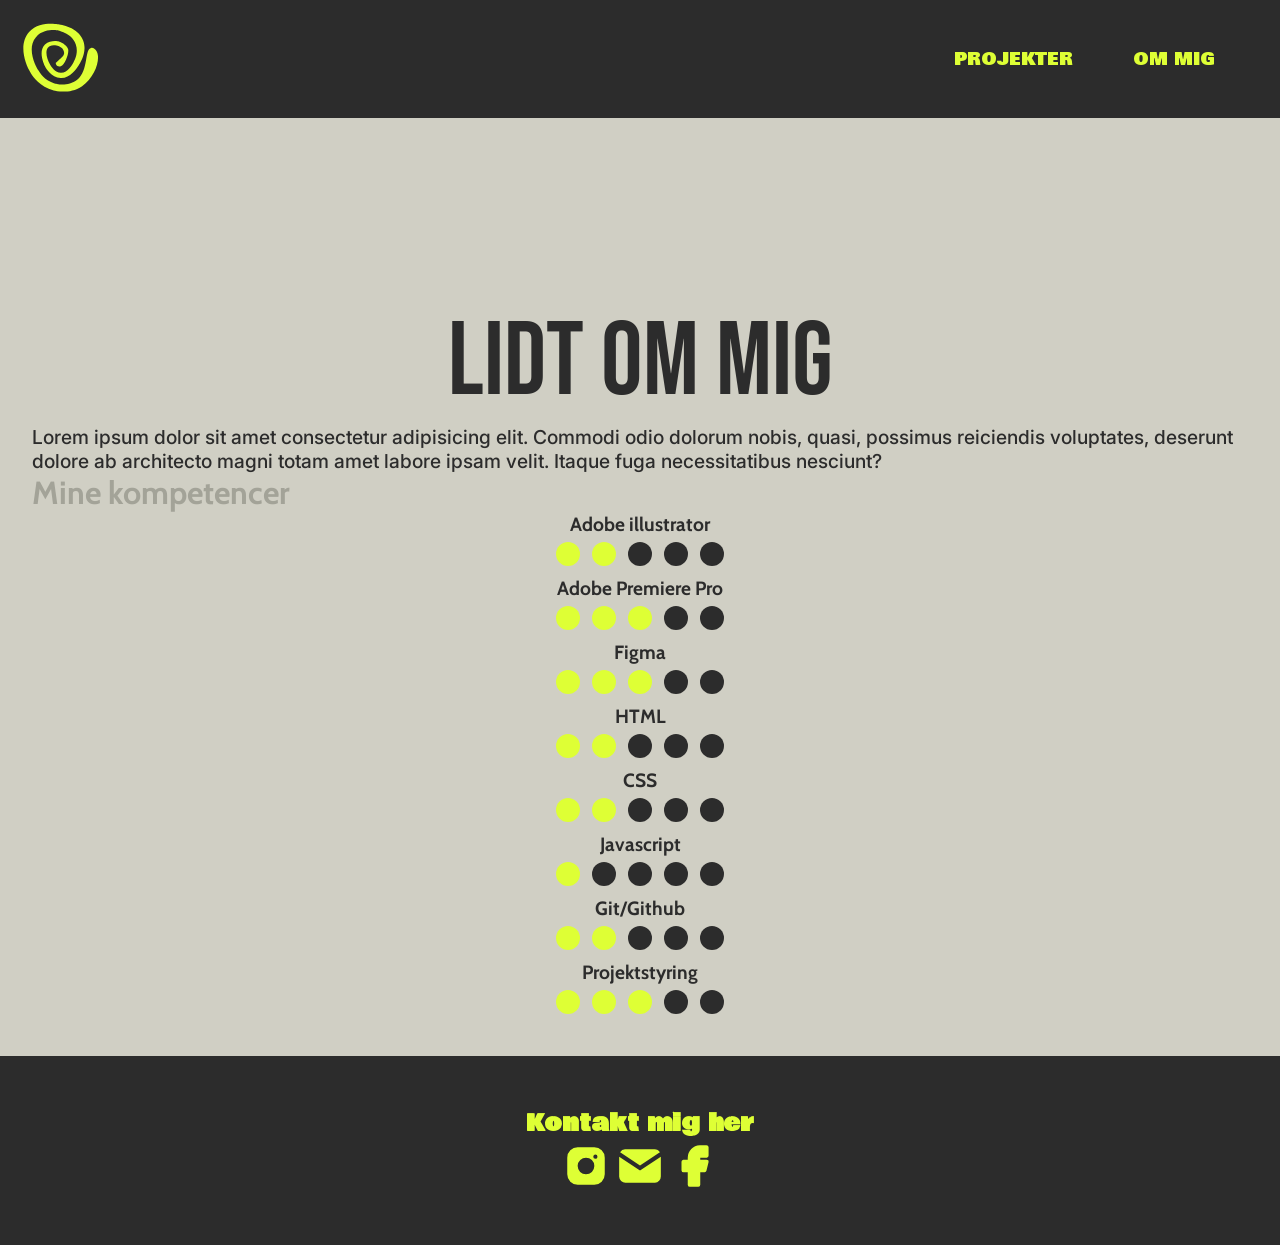
==== om_mig.html @ 2909e201 "indhold indsat på alle sider" ====
<!DOCTYPE html>
<html lang="da">

<head>
    <meta charset="UTF-8">
    <meta name="viewport" content="width=device-width, initial-scale=1.0">
    <title>Om mig</title>

    <link rel="stylesheet" href="generel.css">
    <link rel="stylesheet" href="layout.css">

    <link rel="preconnect" href="https://fonts.googleapis.com">
    <link rel="preconnect" href="https://fonts.gstatic.com" crossorigin>
    <link href="https://fonts.googleapis.com/css2?family=Bebas+Neue&display=swap" rel="stylesheet">

    <link rel="preconnect" href="https://fonts.googleapis.com">
    <link rel="preconnect" href="https://fonts.gstatic.com" crossorigin>
    <link href="https://fonts.googleapis.com/css2?family=Cabin:ital,wght@0,400..700;1,400..700&display=swap"
        rel="stylesheet">

    <link rel="preconnect" href="https://fonts.googleapis.com">
    <link rel="preconnect" href="https://fonts.gstatic.com" crossorigin>
    <link
        href="https://fonts.googleapis.com/css2?family=Inter:ital,opsz,wght@0,14..32,100..900;1,14..32,100..900&display=swap"
        rel="stylesheet">

    <link rel="preconnect" href="https://fonts.googleapis.com">
    <link rel="preconnect" href="https://fonts.gstatic.com" crossorigin>
    <link href="https://fonts.googleapis.com/css2?family=Bowlby+One&display=swap" rel="stylesheet">

    <link rel="icon" type="image/png" href="img/favikon.png">

</head>

<body>
    <header>

        <div class="logo">
            <a href="index.html">
                <svg id="Layer_3" xmlns="http://www.w3.org/2000/svg" version="1.1" viewBox="0 0 136.2 126.37"
                    fill="currentColor">

                    <path class="st0"
                        d="M61.07,72.89c-.71.94.81,4.3,2.64,5.39s4.6.8,5.57.4c7.45-2.71,14.04-21.52,12.8-28.45-.97-5.4-9.56-12.35-16.09-13.77-2-.38-15.22-2.69-23.5,5.4-12.56,12.27-.6,35.6,0,36.73,1.23,2.33,10.38,19.61,26.74,20.26,16.04.64,26.47-15.2,30.52-21.34,2.74-4.15,15.49-23.51,7.56-43.21-9.03-22.43-37.15-26.14-43.75-27.01-5.73-.75-32.48-4.28-48.08,13.23-17.86,20.05-8,53.01,3.24,70.49,3.29,5.12,15.11,22.88,38.62,28.9,4.5,1.15,27.85,6.59,48.35-7.29,23.56-15.96,33.35-50.7,23.23-61.58-.44-.48-3.9-4.19-7.83-3.51-11.53,2-3.84,37.77-23.77,54.29-15.24,12.64-37.58,6.51-38.62,6.21-16.7-4.84-24.86-18.02-28.09-23.23-1.03-1.66-21.03-34.96-3.51-55.64,12.14-14.33,33.18-11.87,35.11-11.61,1.82.24,25.57,3.77,32.68,23.77,5.02,14.13-1.7,26.82-3.51,30.25-2.16,4.08-9.91,18.73-21.88,18.37-9.87-.3-16.13-10.63-18.37-14.31-5.42-8.94-9.36-24.26-2.43-29.71,1.07-.84,5.49-4.54,13.51-2.38,5,.97,7.51,3.26,9,4.32,1.08.77,6.14,7.05,2.87,12.12-2.3,3.57-12.15,11.75-13.02,12.91Z" />
                </svg>
            </a>
        </div>
        <nav>
            <ul class="menu">
                <li><a href="projekter.html">PROJEKTER</a></li>
                <li><a href="om_mig.html">OM MIG</a></li>

            </ul>

            <button class="burger">
                <span class="line"></span>
                <span class="line"></span>
                <span class="line"></span>

            </button>

        </nav>

    </header>

    <main class="gap">
        <div class="web_grid_1-1">



            <video autoplay muted loop playsinline class="gif">
                <source src="video/gif.mp4" type="video/mp4">
            </video>
            <h1>LIDT OM MIG</h1>
            <p>Lorem ipsum dolor sit amet consectetur adipisicing elit. Commodi odio dolorum nobis, quasi, possimus
                reiciendis voluptates, deserunt dolore ab architecto magni totam amet labore ipsam velit. Itaque
                fuga
                necessitatibus nesciunt?</p>

        </div>
        <h2>Mine kompetencer</h2>

        <div class="kompetencer">
            <h4>Adobe illustrator</h4>
            <svg width="180" height="36" viewBox="0 0 180 36" xmlns="http://www.w3.org/2000/svg">
                <circle cx="18" cy="18" r="12" fill="#DEFF35" />
                <circle cx="54" cy="18" r="12" fill="#DEFF35" />
                <circle cx="90" cy="18" r="12" fill="#2C2C2C" />
                <circle cx="126" cy="18" r="12" fill="#2C2C2C" />
                <circle cx="162" cy="18" r="12" fill="#2C2C2C" />
            </svg>

            <h4>Adobe Premiere Pro</h4>
            <svg width="180" height="36" viewBox="0 0 180 36" xmlns="http://www.w3.org/2000/svg">
                <circle cx="18" cy="18" r="12" fill="#DEFF35" />
                <circle cx="54" cy="18" r="12" fill="#DEFF35" />
                <circle cx="90" cy="18" r="12" fill="#DEFF35" />
                <circle cx="126" cy="18" r="12" fill="#2C2C2C" />
                <circle cx="162" cy="18" r="12" fill="#2C2C2C" />
            </svg>

            <h4>Figma</h4>
            <svg width="180" height="36" viewBox="0 0 180 36" xmlns="http://www.w3.org/2000/svg">
                <circle cx="18" cy="18" r="12" fill="#DEFF35" />
                <circle cx="54" cy="18" r="12" fill="#DEFF35" />
                <circle cx="90" cy="18" r="12" fill="#DEFF35" />
                <circle cx="126" cy="18" r="12" fill="#2C2C2C" />
                <circle cx="162" cy="18" r="12" fill="#2C2C2C" />
            </svg>

            <h4>HTML</h4>
            <svg width="180" height="36" viewBox="0 0 180 36" xmlns="http://www.w3.org/2000/svg">
                <circle cx="18" cy="18" r="12" fill="#DEFF35" />
                <circle cx="54" cy="18" r="12" fill="#DEFF35" />
                <circle cx="90" cy="18" r="12" fill="#2C2C2C" />
                <circle cx="126" cy="18" r="12" fill="#2C2C2C" />
                <circle cx="162" cy="18" r="12" fill="#2C2C2C" />
            </svg>

            <h4>CSS</h4>
            <svg width="180" height="36" viewBox="0 0 180 36" xmlns="http://www.w3.org/2000/svg">
                <circle cx="18" cy="18" r="12" fill="#DEFF35" />
                <circle cx="54" cy="18" r="12" fill="#DEFF35" />
                <circle cx="90" cy="18" r="12" fill="#2C2C2C" />
                <circle cx="126" cy="18" r="12" fill="#2C2C2C" />
                <circle cx="162" cy="18" r="12" fill="#2C2C2C" />
            </svg>

            <h4>Javascript</h4>
            <svg width="180" height="36" viewBox="0 0 180 36" xmlns="http://www.w3.org/2000/svg">
                <circle cx="18" cy="18" r="12" fill="#DEFF35" />
                <circle cx="54" cy="18" r="12" fill="#2C2C2C" />
                <circle cx="90" cy="18" r="12" fill="#2C2C2C" />
                <circle cx="126" cy="18" r="12" fill="#2C2C2C" />
                <circle cx="162" cy="18" r="12" fill="#2C2C2C" />
            </svg>

            <h4>Git/Github</h4>
            <svg width="180" height="36" viewBox="0 0 180 36" xmlns="http://www.w3.org/2000/svg">
                <circle cx="18" cy="18" r="12" fill="#DEFF35" />
                <circle cx="54" cy="18" r="12" fill="#DEFF35" />
                <circle cx="90" cy="18" r="12" fill="#2C2C2C" />
                <circle cx="126" cy="18" r="12" fill="#2C2C2C" />
                <circle cx="162" cy="18" r="12" fill="#2C2C2C" />
            </svg>

            <h4>Projektstyring</h4>
            <svg width="180" height="36" viewBox="0 0 180 36" xmlns="http://www.w3.org/2000/svg">
                <circle cx="18" cy="18" r="12" fill="#DEFF35" />
                <circle cx="54" cy="18" r="12" fill="#DEFF35" />
                <circle cx="90" cy="18" r="12" fill="#DEFF35" />
                <circle cx="126" cy="18" r="12" fill="#2C2C2C" />
                <circle cx="162" cy="18" r="12" fill="#2C2C2C" />
            </svg>
        </div>




    </main>

    <footer>

        <h3>Kontakt mig her</h3>

        <svg xmlns="http://www.w3.org/2000/svg" width="24" height="24" viewBox="0 0 24 24" fill="currentColor"
            class="icon icon-tabler icons-tabler-filled icon-tabler-brand-instagram">
            <path stroke="none" d="M0 0h24v24H0z" fill="none" />
            <path
                d="M16 3a5 5 0 0 1 5 5v8a5 5 0 0 1 -5 5h-8a5 5 0 0 1 -5 -5v-8a5 5 0 0 1 5 -5zm-4 5a4 4 0 0 0 -3.995 3.8l-.005 .2a4 4 0 1 0 4 -4m4.5 -1.5a1 1 0 0 0 -.993 .883l-.007 .127a1 1 0 0 0 1.993 .117l.007 -.127a1 1 0 0 0 -1 -1" />
        </svg>

        <svg xmlns="http://www.w3.org/2000/svg" width="24" height="24" viewBox="0 0 24 24" fill="currentColor"
            class="icon icon-tabler icons-tabler-filled icon-tabler-mail">
            <path stroke="none" d="M0 0h24v24H0z" fill="none" />
            <path
                d="M22 7.535v9.465a3 3 0 0 1 -2.824 2.995l-.176 .005h-14a3 3 0 0 1 -2.995 -2.824l-.005 -.176v-9.465l9.445 6.297l.116 .066a1 1 0 0 0 .878 0l.116 -.066l9.445 -6.297z" />
            <path
                d="M19 4c1.08 0 2.027 .57 2.555 1.427l-9.555 6.37l-9.555 -6.37a2.999 2.999 0 0 1 2.354 -1.42l.201 -.007h14z" />
        </svg>

        <svg xmlns="http://www.w3.org/2000/svg" width="24" height="24" viewBox="0 0 24 24" fill="currentColor"
            class="icon icon-tabler icons-tabler-filled icon-tabler-brand-facebook">
            <path stroke="none" d="M0 0h24v24H0z" fill="none" />
            <path
                d="M18 2a1 1 0 0 1 .993 .883l.007 .117v4a1 1 0 0 1 -.883 .993l-.117 .007h-3v1h3a1 1 0 0 1 .991 1.131l-.02 .112l-1 4a1 1 0 0 1 -.858 .75l-.113 .007h-2v6a1 1 0 0 1 -.883 .993l-.117 .007h-4a1 1 0 0 1 -.993 -.883l-.007 -.117v-6h-2a1 1 0 0 1 -.993 -.883l-.007 -.117v-4a1 1 0 0 1 .883 -.993l.117 -.007h2v-1a6 6 0 0 1 5.775 -5.996l.225 -.004h3z" />
        </svg>

    </footer>
    <script src="menu.js"></script>
</body>

</html>
---- generel.css ----
/*************** Reset *********************/
* {
  margin: 0;
  padding: 0;
  box-sizing: border-box;
}

img {
  width: 100%;
  height: auto;
  display: block;
}

/************ Farver **************/
html {
  --dark-grey: #2c2c2c;
  --light-grey: #a3a398;
  --creme: #d0cfc4;
  --red: #861627;
  --neon: #deff35;
}
/************ Fonts **************/
.bebas-neue-regular {
  font-family: "Bebas Neue", sans-serif;
  font-weight: 100;
  font-style: normal;
}

.cabin {
  font-family: "Cabin", sans-serif;
  font-weight: 100;
  font-style: normal;
  font-variation-settings: "wdth" 100;
}

.bowlby-one-regular {
  font-family: "Bowlby One", sans-serif;
  font-weight: 400;
  font-style: normal;
}

.inter {
  font-family: "Inter", sans-serif;
  font-style: normal;
}

/*********** h1 h2 h3 p ************/
h1 {
  font-family: "Bebas Neue", sans-serif;
  font-size: 6.5rem;
  font-weight: 100;
  color: var(--dark-grey);
  text-align: center;
}

h2 {
  font-size: 2rem;
  font-family: "Cabin", sans-serif;
  color: var(--light-grey);
}
h3 {
  font-size: 1.4rem;
  font-family: "Bowlby One", sans-serif;
  color: var(--neon);
}

h4 {
  font-size: 1.2rem;
  font-family: "Cabin", sans-serif;
  color: var(--dark-grey);
}

p {
  font-family: "Inter", sans-serif;
  font-weight: 500;
  font-size: 1.2rem;
  color: var(--dark-grey);
}

/**************** Baggrundsfarve ******************/
body {
  background-color: var(--creme);
}

/**************** gap i siderne ******************/

.gap {
  margin: 0;
  padding: 2rem;
}

/**************** Menu desktop ******************/
.logo img {
  width: 100px;
  height: 100px;
  border-style: none;
  margin-left: 20px;
}

.logo svg {
  color: var(--neon);
  width: 120px;
  height: auto;
  padding: 20px;
}

header {
  position: sticky;
  top: 0; /* sidder i toppen af viewport */
  z-index: 1000; /* sørger for, at den ligger ovenpå alt andet indhold */
  display: flex;
  justify-content: space-between;
  align-items: center;
  background-color: var(--dark-grey);
}

.menu {
  display: flex;
  list-style: none;
  margin: 0;
  padding: 0;
  margin-right: 40px;
}

.menu li {
  margin-right: 20px;
}

.menu li:last-child {
  margin-right: 0;
}

.menu a {
  display: block;
  padding: 15px;
  margin-right: 10px;
  text-decoration: none;
  transition: color 0.3s;
  text-align: end;
  border-radius: 15px;
  font-size: 1.1rem;
  color: var(--neon);
  font-family: "Bowlby One", sans-serif;
}

.menu a:hover {
  color: var(--creme);
  cursor: pointer;
}

@media screen and (max-width: 840px) {
  .menu {
    display: none;
  }
}

/**************** Menu burger ******************/

.burger {
  width: 30px;
  height: 20px;
  cursor: pointer;
}

.burger .line {
  display: block;
  width: 100%;
  height: 4px;
  border-radius: 20px;
  background-color: var(--neon);
  margin-bottom: 5px;
  transition: 0.2s linear;
}
.burger {
  display: none;
}
@media screen and (max-width: 840px) {
  .menu {
    display: none;
  }
  .burger {
    display: block;
    background-color: transparent;
    border: 0;
    margin-right: 10px;
  }
  .burger.active .line:nth-child(1) {
    transform: rotate(45deg) translate(5px, 5px);
    transition: 0.2s linear;
  }

  .burger.active .line:nth-child(2) {
    opacity: 0;
    transition: 0.15s linear;
  }

  .burger.active .line:nth-child(3) {
    transform: rotate(-45deg) translate(5px, -5px);
    transition: 0.2s linear;
  }

  nav.active .menu {
    display: block;
    background-color: var(--dark-grey);
    position: absolute;
    top: 94px;
    left: 0;
    width: 100%;
    box-shadow: 0 10px 10px rgba(0, 0, 0, 0.1);
    z-index: 1;
  }

  nav.active .menu li {
    margin: 10px 20px;
  }

  nav.active .menu a {
    font-size: 24px;
    border: none;
  }
}

/* main img {
  width: 450px;
  height: auto;
  align-items: center;
  text-align: center;
} */

@media screen and (min-width: 840px) {
  main img {
    width: 700px;
    height: auto;
    align-items: center;
    text-align: center;
  }
}

/**************** Video ******************/
.gif {
  display: block; /* vigtig for margin auto */
  width: 300px; /* eller procent, fx 50% */
  height: auto; /* bevarer proportioner */
  margin: 0 auto; /* centrerer horisontalt */
}

/**************** Footer ******************/
.icon-tabler {
  color: var(--neon);
  width: 50px;
  height: 50px;
}

footer {
  background-color: var(--dark-grey);
  text-align: center;
  padding: 50px;
}
---- layout.css ----
/**************** forside mobile ******************/

/* HERO – MOBIL */

#hero {
  position: relative; /* Reference til absolute tekst */
  display: flex;
  flex-direction: column;
  align-items: center;
  justify-content: center;
}

/* Billede */
#hero img {
  width: 100%;
  height: auto;
  display: block;
  margin-top: 2rem;
}

/* Tekst wrapper */
.hero-text {
  position: absolute;
  top: 55%;
  left: 50%;
  transform: translateX(-50%);
  display: flex;
  flex-direction: column;
  align-items: center;
  text-align: center;
}

/* Overskrift */
#hero h1 {
  margin: 0;
  font-size: 8rem;
  color: var(--neon);
  line-height: 1;
}

/* Underoverskrift */
#hero h2 {
  margin: 0;
  font-size: 2rem;
  color: var(--light-grey);
}

@media (min-width: 840px) {
  #hero {
    display: grid;
    grid-template-columns: 1fr 1fr;
    align-items: center;
  }

  #hero img {
    grid-column: 1;
    width: 100%;
    height: auto;
  }

  .hero-text {
    position: static; /* fjerner absolute */
    transform: none; /* fjerner oversættelse */
    grid-column: 2;
    align-items: flex-start;
    text-align: left;
    display: flex;
    flex-direction: column;
    margin-top: -6rem;
  }

  #hero h1 {
    font-size: 14rem;
  }

  #hero h2 {
    font-size: 2rem;
    margin-top: -2rem;
  }
}

/**************** Om mig ******************/
.kompetencer {
  text-align: center;
}

/**************** Projekter ******************/

.pil {
  display: block;
  margin: 0 auto;
}

.hover_img {
  display: block;
  margin: 0 auto;
}

@media (min-width: 840px) {
  .projekter_web_grid_1-1 {
    display: grid;
    grid-template-columns: 1fr 1fr;
    gap: 20px;
  }

  .projekter_web_grid_1-1 img {
    width: 100%;
    height: auto;
    border-radius: 20px;
  }
}
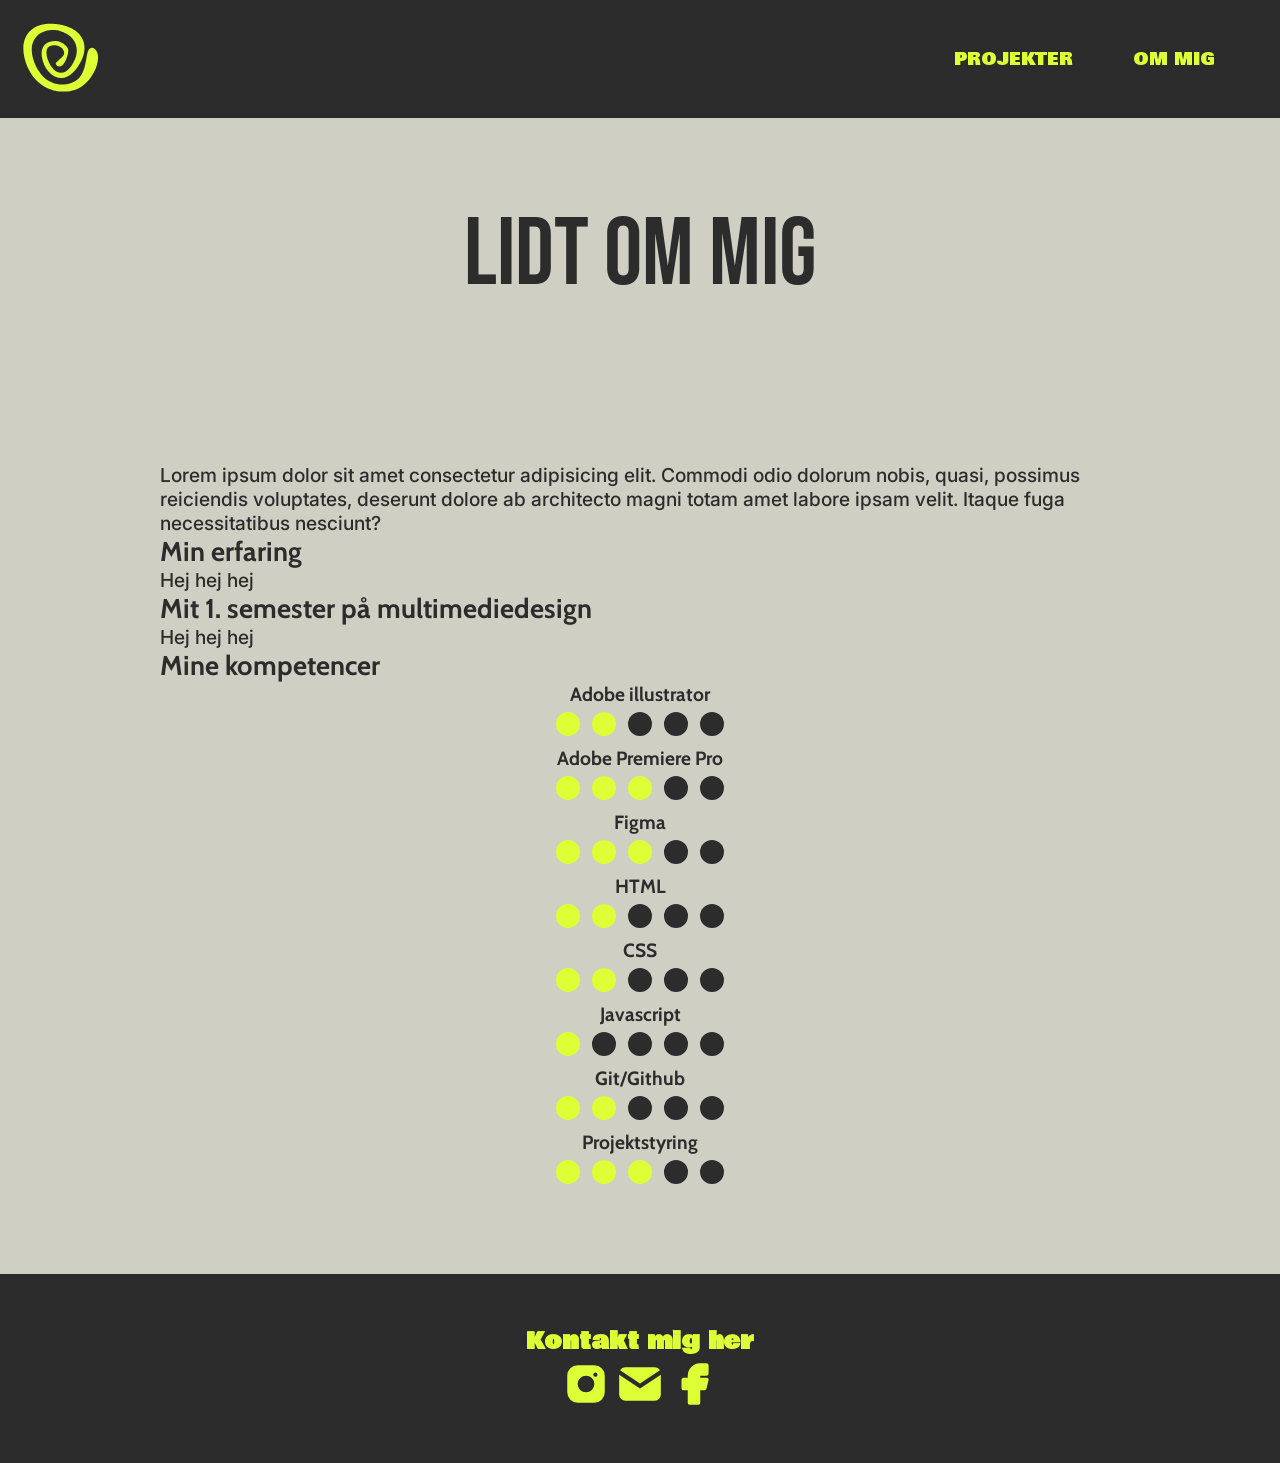
==== commit c5af4644: "billeder sat ind" ====
--- a/om_mig.html
+++ b/om_mig.html
@@ -2,12 +2,14 @@
 <html lang="da">
 
 <head>
+    <meta name="robots" content="noindex">
     <meta charset="UTF-8">
     <meta name="viewport" content="width=device-width, initial-scale=1.0">
     <title>Om mig</title>
 
     <link rel="stylesheet" href="generel.css">
     <link rel="stylesheet" href="layout.css">
+    <link rel="stylesheet" href="style.css">
 
     <link rel="preconnect" href="https://fonts.googleapis.com">
     <link rel="preconnect" href="https://fonts.gstatic.com" crossorigin>
@@ -28,7 +30,7 @@
     <link rel="preconnect" href="https://fonts.gstatic.com" crossorigin>
     <link href="https://fonts.googleapis.com/css2?family=Bowlby+One&display=swap" rel="stylesheet">
 
-    <link rel="icon" type="image/png" href="img/favikon.png">
+    <link rel="icon" type="image/png" href="favikon.png">
 
 </head>
 
@@ -66,18 +68,25 @@
     <main class="gap">
         <div class="web_grid_1-1">
 
-
+            <h1 class="om_mig_h1">LIDT OM MIG</h1>
 
             <video autoplay muted loop playsinline class="gif">
                 <source src="video/gif.mp4" type="video/mp4">
             </video>
-            <h1>LIDT OM MIG</h1>
+
             <p>Lorem ipsum dolor sit amet consectetur adipisicing elit. Commodi odio dolorum nobis, quasi, possimus
                 reiciendis voluptates, deserunt dolore ab architecto magni totam amet labore ipsam velit. Itaque
                 fuga
                 necessitatibus nesciunt?</p>
 
         </div>
+
+        <h2>Min erfaring</h2>
+        <p>Hej hej hej</p>
+
+        <h2>Mit 1. semester på multimediedesign</h2>
+        <p>Hej hej hej</p>
+
         <h2>Mine kompetencer</h2>
 
         <div class="kompetencer">
--- a/generel.css
+++ b/generel.css
@@ -54,9 +54,9 @@
 }
 
 h2 {
-  font-size: 2rem;
+  font-size: 1.7rem;
   font-family: "Cabin", sans-serif;
-  color: var(--light-grey);
+  color: var(--dark-grey);
 }
 h3 {
   font-size: 1.4rem;
@@ -87,6 +87,14 @@
 .gap {
   margin: 0;
   padding: 2rem;
+}
+
+@media (min-width: 840px) {
+  .gap {
+    padding: 5rem;
+    margin-left: 5rem;
+    margin-right: 5rem;
+  }
 }
 
 /**************** Menu desktop ******************/
--- a/layout.css
+++ b/layout.css
@@ -43,6 +43,11 @@
   margin: 0;
   font-size: 2rem;
   color: var(--light-grey);
+  margin-bottom: 30px;
+}
+
+.hero-text p {
+  margin-top: 30px;
 }
 
 @media (min-width: 840px) {
@@ -54,7 +59,7 @@
 
   #hero img {
     grid-column: 1;
-    width: 100%;
+    width: 90%;
     height: auto;
   }
 
@@ -76,6 +81,17 @@
   #hero h2 {
     font-size: 2rem;
     margin-top: -2rem;
+    color: var(--light-grey);
+  }
+}
+
+.web_text {
+  display: none; /* fjerner på mobil */
+}
+
+@media (min-width: 840px) {
+  .web_text {
+    display: block;
   }
 }
 
@@ -104,8 +120,20 @@
   }
 
   .projekter_web_grid_1-1 img {
-    width: 100%;
+    width: 80%;
     height: auto;
     border-radius: 20px;
   }
+
+  .center_p {
+    text-align: center;
+  }
 }
+
+/**************** Tema 2 ******************/
+
+/**************** Tema 3 ******************/
+
+/**************** Tema 4 ******************/
+
+/**************** Tema 5 ******************/
--- a/style.css
+++ b/style.css
@@ -0,0 +1,76 @@
+/**************** Forside******************/
+.forside_link {
+  color: var(--neon);
+}
+
+/**************** Om mig ******************/
+.om_mig_h1 {
+  font-size: 6rem;
+}
+/**************** Projekter ******************/
+
+.hover_img {
+  width: 100%;
+  height: auto;
+  border-radius: 20px;
+  filter: grayscale(100%) brightness(90%);
+  transition: all 0.5s ease;
+  margin-bottom: 10px;
+  margin-top: 30px;
+  border: 2px solid var(--neon);
+}
+
+.hover_img:hover {
+  filter: grayscale(0%);
+}
+
+.knap_projekter {
+  display: inline-block; /* Gør linket til en "knap" */
+  font-family: "Bowlby One", sans-serif;
+  background-color: var(--creme);
+  color: var(--neon);
+  border: 2px solid var(--dark-grey);
+  border-radius: 20px;
+  padding: 10px 20px;
+  text-decoration: none;
+  transition: 0.3s;
+}
+
+.knap_projekter:hover {
+  background-color: var(--neon);
+  color: var(--dark-grey);
+}
+
+.projekt {
+  text-align: center;
+}
+
+/**************** Tema generelt ******************/
+.tema {
+  border-radius: 20px;
+}
+
+.knap_link {
+  display: inline-block; /* Gør linket til en "knap" */
+  font-family: "Bowlby One", sans-serif;
+  background-color: var(--neon);
+  color: var(--dark-grey);
+  border: 2px solid var(--dark-grey);
+  border-radius: 20px;
+  padding: 10px 20px;
+  text-decoration: none;
+  transition: 0.3s;
+}
+
+.knap_link:hover {
+  background-color: var(--dark-grey);
+  color: var(--neon);
+}
+
+/**************** Tema 2 ******************/
+
+/**************** Tema 3 ******************/
+
+/**************** Tema 4 ******************/
+
+/**************** Tema 5 ******************/
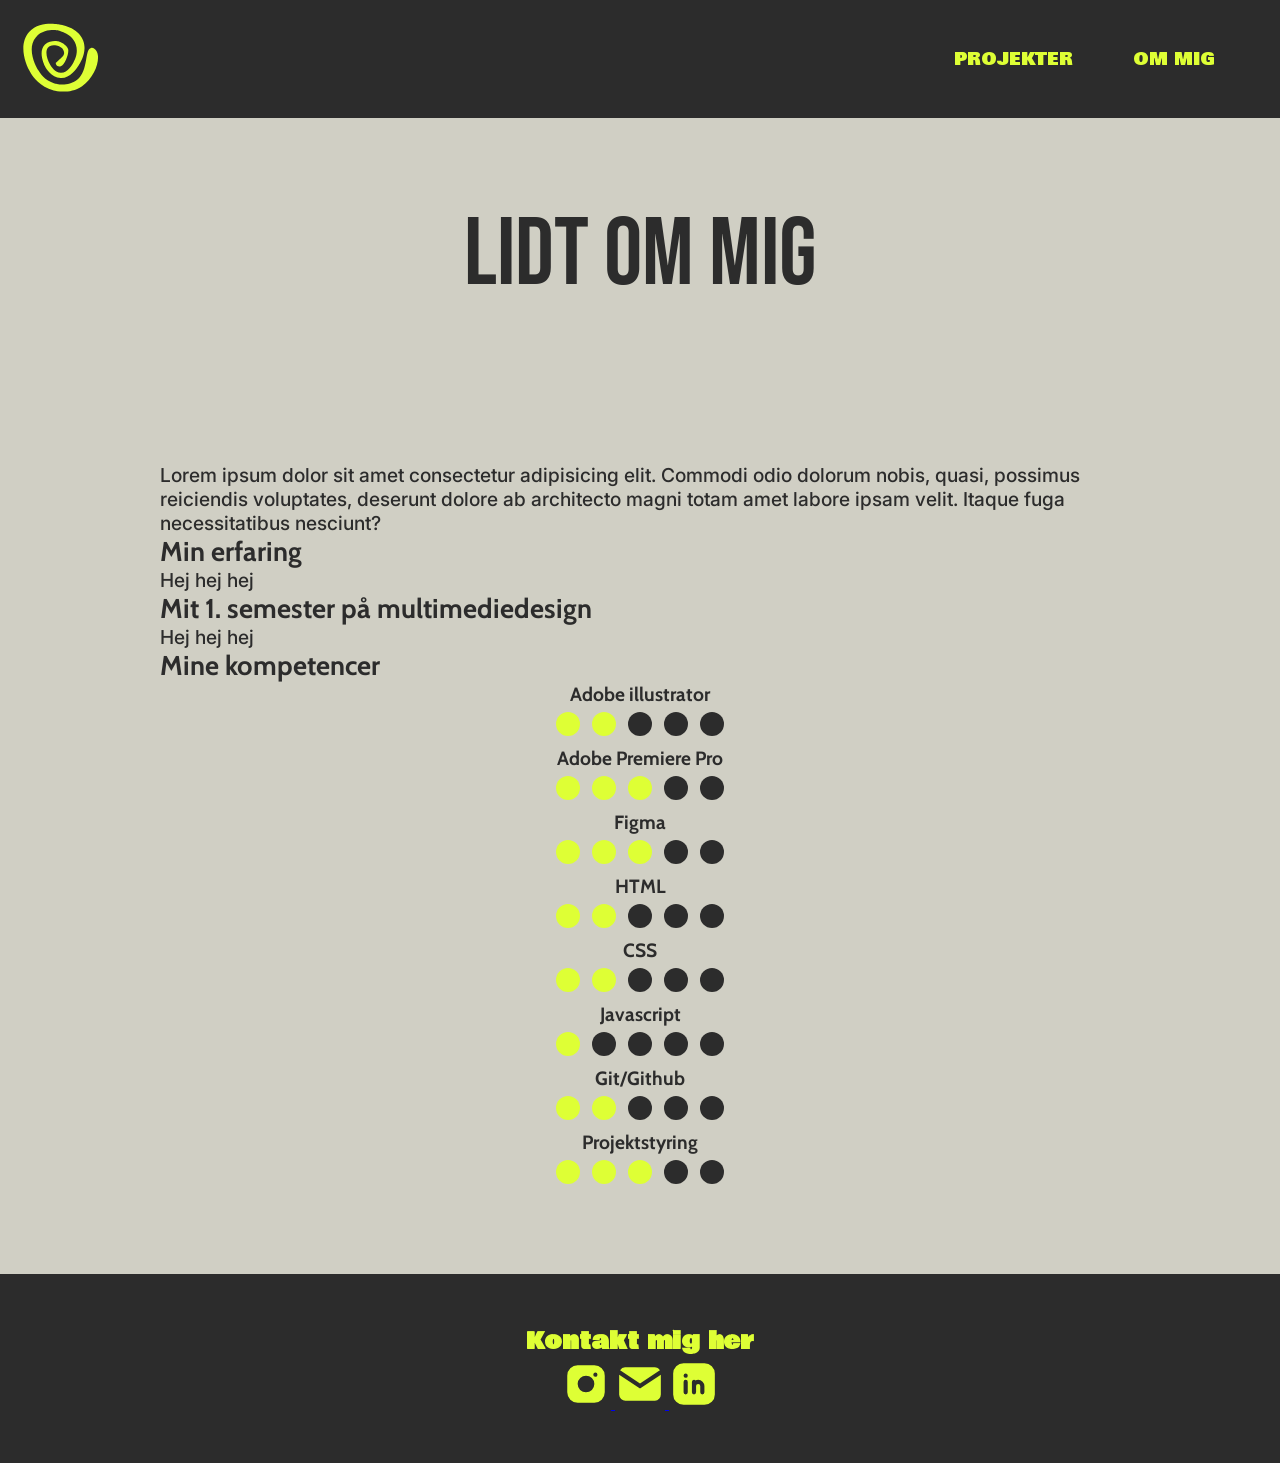
==== commit 3f010974: "Footer done" ====
--- a/om_mig.html
+++ b/om_mig.html
@@ -172,29 +172,32 @@
 
         <h3>Kontakt mig her</h3>
 
-        <svg xmlns="http://www.w3.org/2000/svg" width="24" height="24" viewBox="0 0 24 24" fill="currentColor"
-            class="icon icon-tabler icons-tabler-filled icon-tabler-brand-instagram">
-            <path stroke="none" d="M0 0h24v24H0z" fill="none" />
-            <path
-                d="M16 3a5 5 0 0 1 5 5v8a5 5 0 0 1 -5 5h-8a5 5 0 0 1 -5 -5v-8a5 5 0 0 1 5 -5zm-4 5a4 4 0 0 0 -3.995 3.8l-.005 .2a4 4 0 1 0 4 -4m4.5 -1.5a1 1 0 0 0 -.993 .883l-.007 .127a1 1 0 0 0 1.993 .117l.007 -.127a1 1 0 0 0 -1 -1" />
-        </svg>
-
-        <svg xmlns="http://www.w3.org/2000/svg" width="24" height="24" viewBox="0 0 24 24" fill="currentColor"
-            class="icon icon-tabler icons-tabler-filled icon-tabler-mail">
-            <path stroke="none" d="M0 0h24v24H0z" fill="none" />
-            <path
-                d="M22 7.535v9.465a3 3 0 0 1 -2.824 2.995l-.176 .005h-14a3 3 0 0 1 -2.995 -2.824l-.005 -.176v-9.465l9.445 6.297l.116 .066a1 1 0 0 0 .878 0l.116 -.066l9.445 -6.297z" />
-            <path
-                d="M19 4c1.08 0 2.027 .57 2.555 1.427l-9.555 6.37l-9.555 -6.37a2.999 2.999 0 0 1 2.354 -1.42l.201 -.007h14z" />
-        </svg>
-
-        <svg xmlns="http://www.w3.org/2000/svg" width="24" height="24" viewBox="0 0 24 24" fill="currentColor"
-            class="icon icon-tabler icons-tabler-filled icon-tabler-brand-facebook">
-            <path stroke="none" d="M0 0h24v24H0z" fill="none" />
-            <path
-                d="M18 2a1 1 0 0 1 .993 .883l.007 .117v4a1 1 0 0 1 -.883 .993l-.117 .007h-3v1h3a1 1 0 0 1 .991 1.131l-.02 .112l-1 4a1 1 0 0 1 -.858 .75l-.113 .007h-2v6a1 1 0 0 1 -.883 .993l-.117 .007h-4a1 1 0 0 1 -.993 -.883l-.007 -.117v-6h-2a1 1 0 0 1 -.993 -.883l-.007 -.117v-4a1 1 0 0 1 .883 -.993l.117 -.007h2v-1a6 6 0 0 1 5.775 -5.996l.225 -.004h3z" />
-        </svg>
-
+        <a href="https://www.instagram.com/carolindqviist/" target="_blank">
+            <svg xmlns="http://www.w3.org/2000/svg" width="24" height="24" viewBox="0 0 24 24" fill="currentColor"
+                class="icon icon-tabler icons-tabler-filled icon-tabler-brand-instagram">
+                <path stroke="none" d="M0 0h24v24H0z" fill="none" />
+                <path
+                    d="M16 3a5 5 0 0 1 5 5v8a5 5 0 0 1 -5 5h-8a5 5 0 0 1 -5 -5v-8a5 5 0 0 1 5 -5zm-4 5a4 4 0 0 0 -3.995 3.8l-.005 .2a4 4 0 1 0 4 -4m4.5 -1.5a1 1 0 0 0 -.993 .883l-.007 .127a1 1 0 0 0 1.993 .117l.007 -.127a1 1 0 0 0 -1 -1" />
+            </svg>
+        </a>
+        <a href="mailto:carolinelindqvist12@gmail.com" target="_blank">
+            <svg xmlns="http://www.w3.org/2000/svg" width="24" height="24" viewBox="0 0 24 24" fill="currentColor"
+                class="icon icon-tabler icons-tabler-filled icon-tabler-mail">
+                <path stroke="none" d="M0 0h24v24H0z" fill="none" />
+                <path
+                    d="M22 7.535v9.465a3 3 0 0 1 -2.824 2.995l-.176 .005h-14a3 3 0 0 1 -2.995 -2.824l-.005 -.176v-9.465l9.445 6.297l.116 .066a1 1 0 0 0 .878 0l.116 -.066l9.445 -6.297z" />
+                <path
+                    d="M19 4c1.08 0 2.027 .57 2.555 1.427l-9.555 6.37l-9.555 -6.37a2.999 2.999 0 0 1 2.354 -1.42l.201 -.007h14z" />
+            </svg>
+        </a>
+        <a href="https://www.linkedin.com/in/caroline-lindqvist-05400b3a5/" target="_blank">
+            <svg xmlns="http://www.w3.org/2000/svg" width="24" height="24" viewBox="0 0 24 24" fill="currentColor"
+                class="icon icon-tabler icons-tabler-filled icon-tabler-brand-linkedin">
+                <path stroke="none" d="M0 0h24v24H0z" fill="none" />
+                <path
+                    d="M17 2a5 5 0 0 1 5 5v10a5 5 0 0 1 -5 5h-10a5 5 0 0 1 -5 -5v-10a5 5 0 0 1 5 -5zm-9 8a1 1 0 0 0 -1 1v5a1 1 0 0 0 2 0v-5a1 1 0 0 0 -1 -1m6 0a3 3 0 0 0 -1.168 .236l-.125 .057a1 1 0 0 0 -1.707 .707v5a1 1 0 0 0 2 0v-3a1 1 0 0 1 2 0v3a1 1 0 0 0 2 0v-3a3 3 0 0 0 -3 -3m-6 -3a1 1 0 0 0 -.993 .883l-.007 .127a1 1 0 0 0 1.993 .117l.007 -.127a1 1 0 0 0 -1 -1" />
+            </svg>
+        </a>
     </footer>
     <script src="menu.js"></script>
 </body>
--- a/layout.css
+++ b/layout.css
@@ -75,7 +75,7 @@
   }
 
   #hero h1 {
-    font-size: 14rem;
+    font-size: 12rem;
   }
 
   #hero h2 {
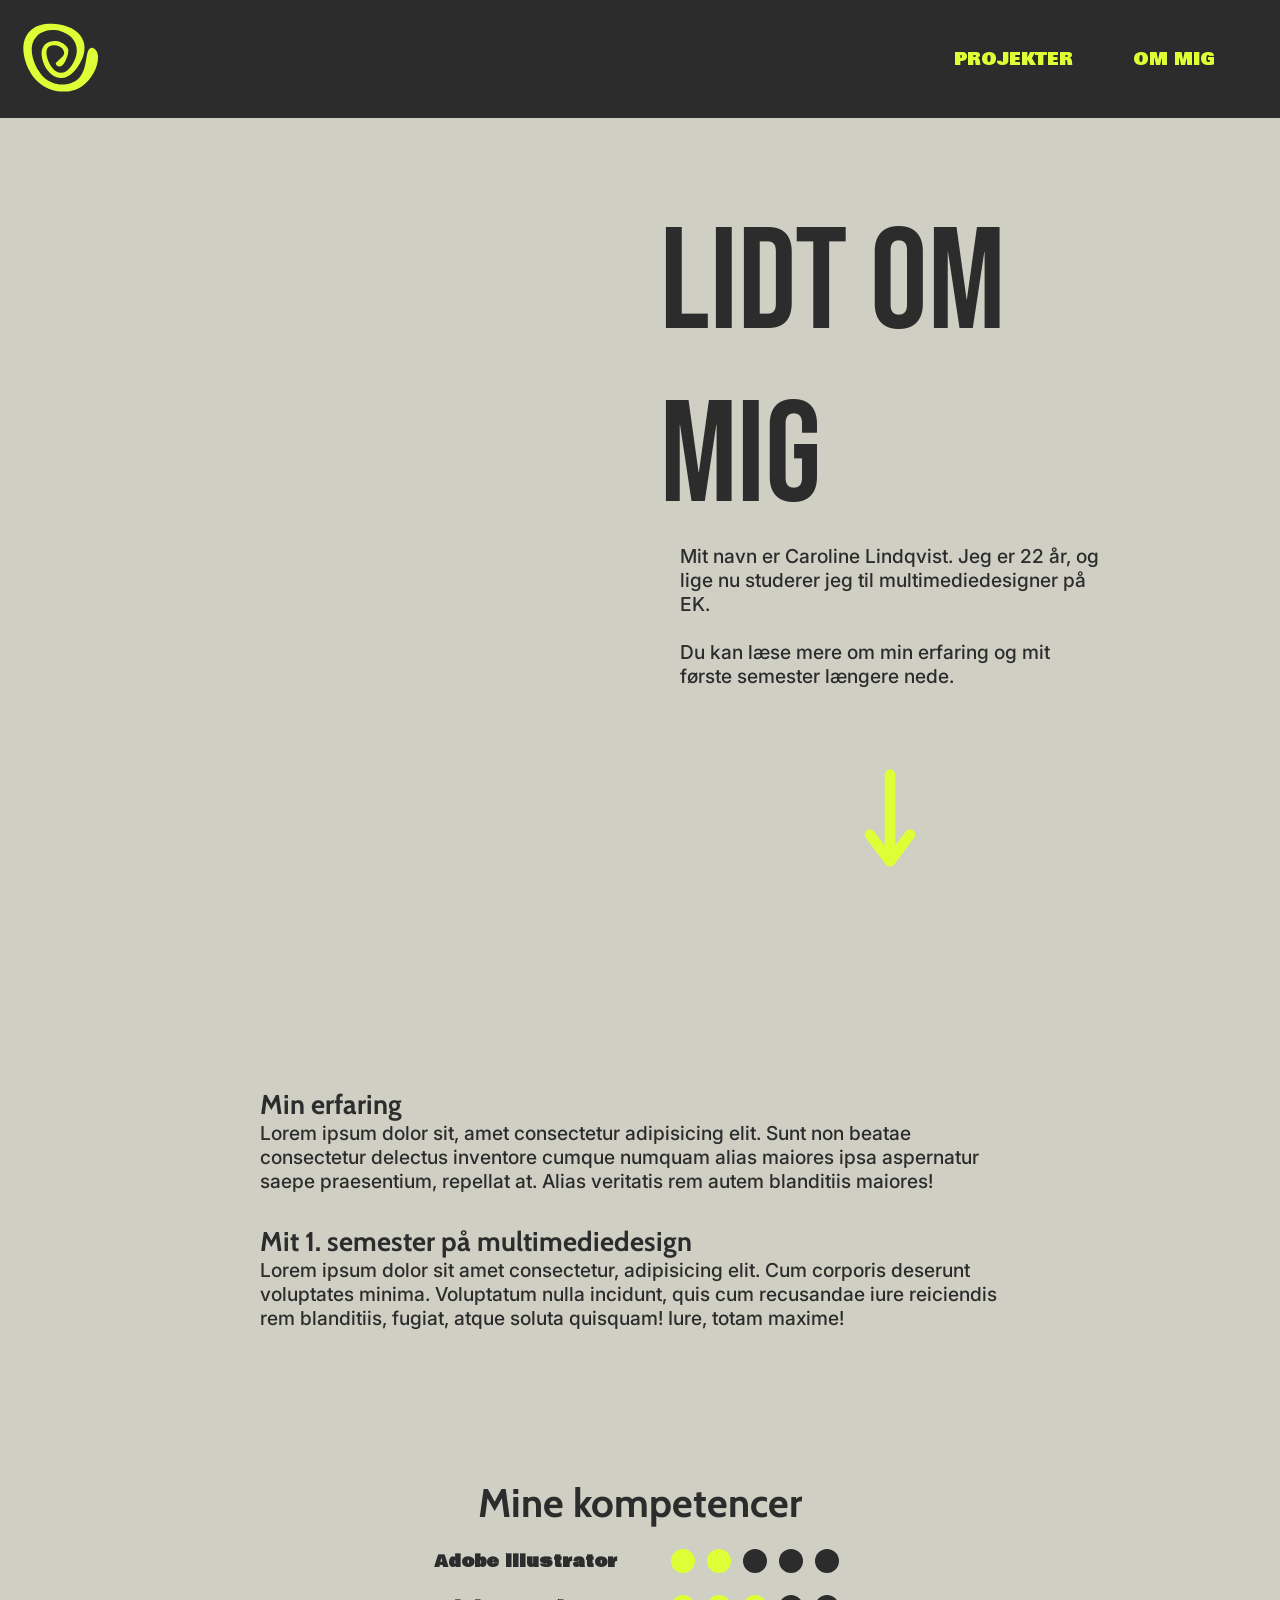
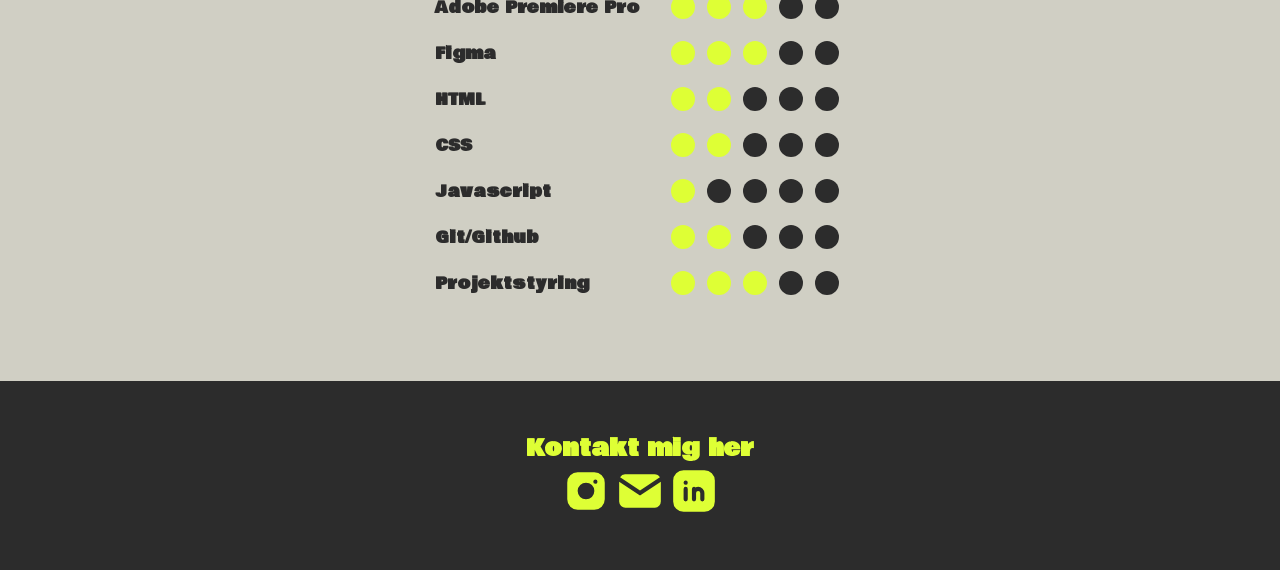
==== commit a06bbd0d: "almost done" ====
--- a/om_mig.html
+++ b/om_mig.html
@@ -66,101 +66,134 @@
     </header>
 
     <main class="gap">
-        <div class="web_grid_1-1">
-
-            <h1 class="om_mig_h1">LIDT OM MIG</h1>
-
-            <video autoplay muted loop playsinline class="gif">
-                <source src="video/gif.mp4" type="video/mp4">
-            </video>
-
-            <p>Lorem ipsum dolor sit amet consectetur adipisicing elit. Commodi odio dolorum nobis, quasi, possimus
-                reiciendis voluptates, deserunt dolore ab architecto magni totam amet labore ipsam velit. Itaque
-                fuga
-                necessitatibus nesciunt?</p>
-
-        </div>
-
-        <h2>Min erfaring</h2>
-        <p>Hej hej hej</p>
-
-        <h2>Mit 1. semester på multimediedesign</h2>
-        <p>Hej hej hej</p>
-
-        <h2>Mine kompetencer</h2>
+        <div class="web_flex">
+            <div class="text-column">
+                <h1 class="om_mig_h1">LIDT OM MIG</h1>
+                <p class="om_mig_p">Mit navn er Caroline Lindqvist. Jeg er 22 år, og lige nu studerer jeg til
+                    multimediedesigner på EK.
+                    <br><br>
+                    Du kan læse mere om min erfaring og mit første semester længere nede.
+                </p>
+                <svg width="80" height="160" viewBox="0 0 60 100" xmlns="http://www.w3.org/2000/svg" class="pil">
+                    <!-- Stammen -->
+                    <line x1="30" y1="10" x2="30" y2="70" stroke="#DEFF35" stroke-width="8" stroke-linecap="round" />
+
+                    <!-- Pilespids -->
+                    <polyline points="15,55 30,75 45,55" fill="none" stroke="#DEFF35" stroke-width="8"
+                        stroke-linecap="round" stroke-linejoin="round" />
+                </svg>
+            </div>
+
+            <div class="video-column">
+                <video autoplay muted loop playsinline class="gif">
+                    <source src="video/gif.mp4" type="video/mp4">
+                </video>
+            </div>
+        </div>
+
+
+        <div class="om_mig">
+            <div>
+                <h2>Min erfaring</h2>
+                <p>Lorem ipsum dolor sit, amet consectetur adipisicing elit. Sunt non beatae consectetur delectus
+                    inventore cumque numquam alias maiores ipsa aspernatur saepe praesentium, repellat at. Alias
+                    veritatis rem autem blanditiis maiores!</p>
+            </div>
+            <div class="om_mig_gap">
+                <h2>Mit 1. semester på multimediedesign</h2>
+                <p>Lorem ipsum dolor sit amet consectetur, adipisicing elit. Cum corporis deserunt voluptates minima.
+                    Voluptatum nulla incidunt, quis cum recusandae iure reiciendis rem blanditiis, fugiat, atque soluta
+                    quisquam! Iure, totam maxime!</p>
+            </div>
+        </div>
+
+
+        <h2 class="om_mig_h2">Mine kompetencer</h2>
 
         <div class="kompetencer">
-            <h4>Adobe illustrator</h4>
-            <svg width="180" height="36" viewBox="0 0 180 36" xmlns="http://www.w3.org/2000/svg">
-                <circle cx="18" cy="18" r="12" fill="#DEFF35" />
-                <circle cx="54" cy="18" r="12" fill="#DEFF35" />
-                <circle cx="90" cy="18" r="12" fill="#2C2C2C" />
-                <circle cx="126" cy="18" r="12" fill="#2C2C2C" />
-                <circle cx="162" cy="18" r="12" fill="#2C2C2C" />
-            </svg>
-
-            <h4>Adobe Premiere Pro</h4>
-            <svg width="180" height="36" viewBox="0 0 180 36" xmlns="http://www.w3.org/2000/svg">
-                <circle cx="18" cy="18" r="12" fill="#DEFF35" />
-                <circle cx="54" cy="18" r="12" fill="#DEFF35" />
-                <circle cx="90" cy="18" r="12" fill="#DEFF35" />
-                <circle cx="126" cy="18" r="12" fill="#2C2C2C" />
-                <circle cx="162" cy="18" r="12" fill="#2C2C2C" />
-            </svg>
-
-            <h4>Figma</h4>
-            <svg width="180" height="36" viewBox="0 0 180 36" xmlns="http://www.w3.org/2000/svg">
-                <circle cx="18" cy="18" r="12" fill="#DEFF35" />
-                <circle cx="54" cy="18" r="12" fill="#DEFF35" />
-                <circle cx="90" cy="18" r="12" fill="#DEFF35" />
-                <circle cx="126" cy="18" r="12" fill="#2C2C2C" />
-                <circle cx="162" cy="18" r="12" fill="#2C2C2C" />
-            </svg>
-
-            <h4>HTML</h4>
-            <svg width="180" height="36" viewBox="0 0 180 36" xmlns="http://www.w3.org/2000/svg">
-                <circle cx="18" cy="18" r="12" fill="#DEFF35" />
-                <circle cx="54" cy="18" r="12" fill="#DEFF35" />
-                <circle cx="90" cy="18" r="12" fill="#2C2C2C" />
-                <circle cx="126" cy="18" r="12" fill="#2C2C2C" />
-                <circle cx="162" cy="18" r="12" fill="#2C2C2C" />
-            </svg>
-
-            <h4>CSS</h4>
-            <svg width="180" height="36" viewBox="0 0 180 36" xmlns="http://www.w3.org/2000/svg">
-                <circle cx="18" cy="18" r="12" fill="#DEFF35" />
-                <circle cx="54" cy="18" r="12" fill="#DEFF35" />
-                <circle cx="90" cy="18" r="12" fill="#2C2C2C" />
-                <circle cx="126" cy="18" r="12" fill="#2C2C2C" />
-                <circle cx="162" cy="18" r="12" fill="#2C2C2C" />
-            </svg>
-
-            <h4>Javascript</h4>
-            <svg width="180" height="36" viewBox="0 0 180 36" xmlns="http://www.w3.org/2000/svg">
-                <circle cx="18" cy="18" r="12" fill="#DEFF35" />
-                <circle cx="54" cy="18" r="12" fill="#2C2C2C" />
-                <circle cx="90" cy="18" r="12" fill="#2C2C2C" />
-                <circle cx="126" cy="18" r="12" fill="#2C2C2C" />
-                <circle cx="162" cy="18" r="12" fill="#2C2C2C" />
-            </svg>
-
-            <h4>Git/Github</h4>
-            <svg width="180" height="36" viewBox="0 0 180 36" xmlns="http://www.w3.org/2000/svg">
-                <circle cx="18" cy="18" r="12" fill="#DEFF35" />
-                <circle cx="54" cy="18" r="12" fill="#DEFF35" />
-                <circle cx="90" cy="18" r="12" fill="#2C2C2C" />
-                <circle cx="126" cy="18" r="12" fill="#2C2C2C" />
-                <circle cx="162" cy="18" r="12" fill="#2C2C2C" />
-            </svg>
-
-            <h4>Projektstyring</h4>
-            <svg width="180" height="36" viewBox="0 0 180 36" xmlns="http://www.w3.org/2000/svg">
-                <circle cx="18" cy="18" r="12" fill="#DEFF35" />
-                <circle cx="54" cy="18" r="12" fill="#DEFF35" />
-                <circle cx="90" cy="18" r="12" fill="#DEFF35" />
-                <circle cx="126" cy="18" r="12" fill="#2C2C2C" />
-                <circle cx="162" cy="18" r="12" fill="#2C2C2C" />
-            </svg>
+
+            <div class="kompetencer_item">
+                <h3>Adobe illustrator</h3>
+                <svg width="180" height="36" viewBox="0 0 180 36" xmlns="http://www.w3.org/2000/svg">
+                    <circle cx="18" cy="18" r="12" fill="#DEFF35" />
+                    <circle cx="54" cy="18" r="12" fill="#DEFF35" />
+                    <circle cx="90" cy="18" r="12" fill="#2C2C2C" />
+                    <circle cx="126" cy="18" r="12" fill="#2C2C2C" />
+                    <circle cx="162" cy="18" r="12" fill="#2C2C2C" />
+                </svg>
+            </div>
+
+            <div class="kompetencer_item">
+                <h3>Adobe Premiere Pro</h3>
+                <svg width="180" height="36" viewBox="0 0 180 36" xmlns="http://www.w3.org/2000/svg">
+                    <circle cx="18" cy="18" r="12" fill="#DEFF35" />
+                    <circle cx="54" cy="18" r="12" fill="#DEFF35" />
+                    <circle cx="90" cy="18" r="12" fill="#DEFF35" />
+                    <circle cx="126" cy="18" r="12" fill="#2C2C2C" />
+                    <circle cx="162" cy="18" r="12" fill="#2C2C2C" />
+                </svg>
+            </div>
+            <div class="kompetencer_item">
+                <h3>Figma</h3>
+                <svg width="180" height="36" viewBox="0 0 180 36" xmlns="http://www.w3.org/2000/svg">
+                    <circle cx="18" cy="18" r="12" fill="#DEFF35" />
+                    <circle cx="54" cy="18" r="12" fill="#DEFF35" />
+                    <circle cx="90" cy="18" r="12" fill="#DEFF35" />
+                    <circle cx="126" cy="18" r="12" fill="#2C2C2C" />
+                    <circle cx="162" cy="18" r="12" fill="#2C2C2C" />
+                </svg>
+            </div>
+            <div class="kompetencer_item">
+                <h3>HTML</h3>
+                <svg width="180" height="36" viewBox="0 0 180 36" xmlns="http://www.w3.org/2000/svg">
+                    <circle cx="18" cy="18" r="12" fill="#DEFF35" />
+                    <circle cx="54" cy="18" r="12" fill="#DEFF35" />
+                    <circle cx="90" cy="18" r="12" fill="#2C2C2C" />
+                    <circle cx="126" cy="18" r="12" fill="#2C2C2C" />
+                    <circle cx="162" cy="18" r="12" fill="#2C2C2C" />
+                </svg>
+            </div>
+            <div class="kompetencer_item">
+                <h3>CSS</h3>
+                <svg width="180" height="36" viewBox="0 0 180 36" xmlns="http://www.w3.org/2000/svg">
+                    <circle cx="18" cy="18" r="12" fill="#DEFF35" />
+                    <circle cx="54" cy="18" r="12" fill="#DEFF35" />
+                    <circle cx="90" cy="18" r="12" fill="#2C2C2C" />
+                    <circle cx="126" cy="18" r="12" fill="#2C2C2C" />
+                    <circle cx="162" cy="18" r="12" fill="#2C2C2C" />
+                </svg>
+            </div>
+            <div class="kompetencer_item">
+                <h3>Javascript</h3>
+                <svg width="180" height="36" viewBox="0 0 180 36" xmlns="http://www.w3.org/2000/svg">
+                    <circle cx="18" cy="18" r="12" fill="#DEFF35" />
+                    <circle cx="54" cy="18" r="12" fill="#2C2C2C" />
+                    <circle cx="90" cy="18" r="12" fill="#2C2C2C" />
+                    <circle cx="126" cy="18" r="12" fill="#2C2C2C" />
+                    <circle cx="162" cy="18" r="12" fill="#2C2C2C" />
+                </svg>
+            </div>
+
+            <div class="kompetencer_item">
+                <h3>Git/Github</h3>
+                <svg width="180" height="36" viewBox="0 0 180 36" xmlns="http://www.w3.org/2000/svg">
+                    <circle cx="18" cy="18" r="12" fill="#DEFF35" />
+                    <circle cx="54" cy="18" r="12" fill="#DEFF35" />
+                    <circle cx="90" cy="18" r="12" fill="#2C2C2C" />
+                    <circle cx="126" cy="18" r="12" fill="#2C2C2C" />
+                    <circle cx="162" cy="18" r="12" fill="#2C2C2C" />
+                </svg>
+            </div>
+            <div class="kompetencer_item">
+                <h3>Projektstyring</h3>
+                <svg width="180" height="36" viewBox="0 0 180 36" xmlns="http://www.w3.org/2000/svg">
+                    <circle cx="18" cy="18" r="12" fill="#DEFF35" />
+                    <circle cx="54" cy="18" r="12" fill="#DEFF35" />
+                    <circle cx="90" cy="18" r="12" fill="#DEFF35" />
+                    <circle cx="126" cy="18" r="12" fill="#2C2C2C" />
+                    <circle cx="162" cy="18" r="12" fill="#2C2C2C" />
+                </svg>
+            </div>
         </div>
 
 
--- a/generel.css
+++ b/generel.css
@@ -86,7 +86,7 @@
 
 .gap {
   margin: 0;
-  padding: 2rem;
+  padding: 3rem;
 }
 
 @media (min-width: 840px) {
@@ -264,3 +264,7 @@
   text-align: center;
   padding: 50px;
 }
+
+footer a {
+  text-decoration: none;
+}
--- a/layout.css
+++ b/layout.css
@@ -75,7 +75,7 @@
   }
 
   #hero h1 {
-    font-size: 12rem;
+    font-size: 14rem;
   }
 
   #hero h2 {
@@ -96,20 +96,125 @@
 }
 
 /**************** Om mig ******************/
+.pil {
+  display: none;
+}
+@media (min-width: 840px) {
+  .pil {
+    display: block;
+    margin-top: 60px; /* længere ned på desktop */
+    align-self: center;
+  }
+}
+
 .kompetencer {
   text-align: center;
 }
 
+.om_mig_h2 {
+  text-align: center;
+  margin-top: 3rem;
+  margin-bottom: 1rem;
+}
+
+.om_mig {
+  margin-top: 3rem;
+  gap: 2rem;
+}
+
+.om_mig div {
+  margin-top: 2rem;
+}
+
+@media (min-width: 840px) {
+  .om_mig_h2 {
+    font-size: 2.5rem;
+  }
+
+  /* Containeren der holder alle elementerne */
+  .kompetencer {
+    display: flex;
+    flex-direction: column; /* Lister elementerne under hinanden */
+    align-items: center; /* Centrerer hele listen på siden */
+    gap: 10px; /* Afstand mellem hver linje */
+  }
+
+  /* Den enkelte række (Tekst + Prikker) */
+  .kompetencer_item {
+    display: flex;
+    justify-content: space-between; /* Skubber tekst til venstre og prikker til højre */
+    align-items: center; /* Sørger for de står lige vertikalt */
+    width: 100%;
+    max-width: 450px; /* Bestemmer hvor bred listen må være totalt */
+    padding: 0 20px;
+    box-sizing: border-box;
+  }
+
+  /* Justering af SVG'en så den passer pænt */
+  .kompetencer_item svg {
+    display: block;
+    width: auto;
+  }
+}
+
+.web_flex {
+  display: flex;
+  flex-direction: column; /* stacked på mobil */
+  gap: 20px;
+}
+
+.video-column video {
+  width: 80%;
+  height: auto;
+}
+
+/* Desktop layout */
+@media (min-width: 840px) {
+  .web_flex {
+    flex-direction: row; /* side-by-side */
+    align-items: center; /* lodret centrering */
+    gap: 20px;
+  }
+
+  .text-column {
+    order: 2; /* tekst til højre */
+    flex: 1;
+    display: flex;
+    flex-direction: column; /* h1 over p */
+    justify-content: center; /* centrerer lodret ift videoen */
+    padding-left: 20px;
+  }
+
+  .video-column {
+    order: 1; /* video til venstre */
+    flex: 1;
+  }
+
+  .om_mig {
+    padding: 100px;
+  }
+
+  .om_mig_gap {
+    margin-top: 80px;
+  }
+}
+
 /**************** Projekter ******************/
-
-.pil {
-  display: block;
-  margin: 0 auto;
-}
 
 .hover_img {
   display: block;
   margin: 0 auto;
+}
+
+.center_text {
+  text-align: center;
+  margin-top: 80px;
+  color: var(--neon);
+}
+
+.projekter_p {
+  text-align: center;
+  margin-top: -0.5rem;
 }
 
 @media (min-width: 840px) {
@@ -125,12 +230,68 @@
     border-radius: 20px;
   }
 
-  .center_p {
+  .center_text {
     text-align: center;
-  }
+    margin-top: 100px;
+  }
+  .projekter_p {
+    text-align: center;
+    margin-top: -3rem;
+  }
+}
+
+/**************** Tema generelt ******************/
+@media (min-width: 840px) {
+  .tema_grid-1-1 {
+    display: grid;
+    grid-template-columns: 1fr 1fr;
+    gap: 20px;
+  }
+  .right {
+    grid-column: 2 / 3;
+    grid-row: 3 / 4;
+  }
+
+  .right_2 {
+    grid-column: 2 / 3;
+    grid-row: 4 / 5;
+  }
+
+  .left {
+    grid-column: 1 / 2;
+    grid-row: 1 / 2;
+  }
+
+  .left_2 {
+    grid-column: 1 / 2;
+    grid-row: 2 / 3;
+  }
+
+  .tema {
+    margin-bottom: 1rem;
+    margin-top: 1rem;
+  }
+}
+
+.center_knap {
+  text-align: center;
+  padding: 1rem;
+  margin-top: 8rem;
+}
+
+.tema {
+  margin-bottom: 4rem;
+  margin-top: 1rem;
 }
 
 /**************** Tema 2 ******************/
+.tema_h2 {
+  text-align: center;
+  margin-top: -1rem;
+  font-size: 2rem;
+  color: var(--light-grey);
+  margin-bottom: 8rem;
+}
 
 /**************** Tema 3 ******************/
 
--- a/style.css
+++ b/style.css
@@ -5,8 +5,25 @@
 
 /**************** Om mig ******************/
 .om_mig_h1 {
-  font-size: 6rem;
+  font-size: 5rem;
 }
+.om_mig_p {
+  margin-left: 20px;
+  margin-right: 20px;
+}
+
+.kompetencer h3 {
+  color: var(--dark-grey);
+  font-size: 1rem;
+}
+
+@media (min-width: 840px) {
+  .om_mig_h1 {
+    font-size: 9rem;
+    text-align: left;
+  }
+}
+
 /**************** Projekter ******************/
 
 .hover_img {
@@ -27,8 +44,8 @@
 .knap_projekter {
   display: inline-block; /* Gør linket til en "knap" */
   font-family: "Bowlby One", sans-serif;
-  background-color: var(--creme);
-  color: var(--neon);
+  background-color: var(--neon);
+  color: var(--dark-grey);
   border: 2px solid var(--dark-grey);
   border-radius: 20px;
   padding: 10px 20px;
@@ -37,17 +54,35 @@
 }
 
 .knap_projekter:hover {
-  background-color: var(--neon);
-  color: var(--dark-grey);
+  background-color: var(--dark-grey);
+  color: var(--neon);
 }
 
 .projekt {
   text-align: center;
 }
+@media (min-width: 840px) {
+  .projekter_h1_web {
+    font-size: 16rem;
+  }
+}
 
 /**************** Tema generelt ******************/
 .tema {
   border-radius: 20px;
+  max-width: 100%;
+}
+
+.tema_h1 {
+  font-size: 3rem;
+  margin-bottom: 2rem;
+}
+
+@media (min-width: 840px) {
+  .tema_h1 {
+    font-size: 6rem;
+    margin-bottom: 6rem;
+  }
 }
 
 .knap_link {
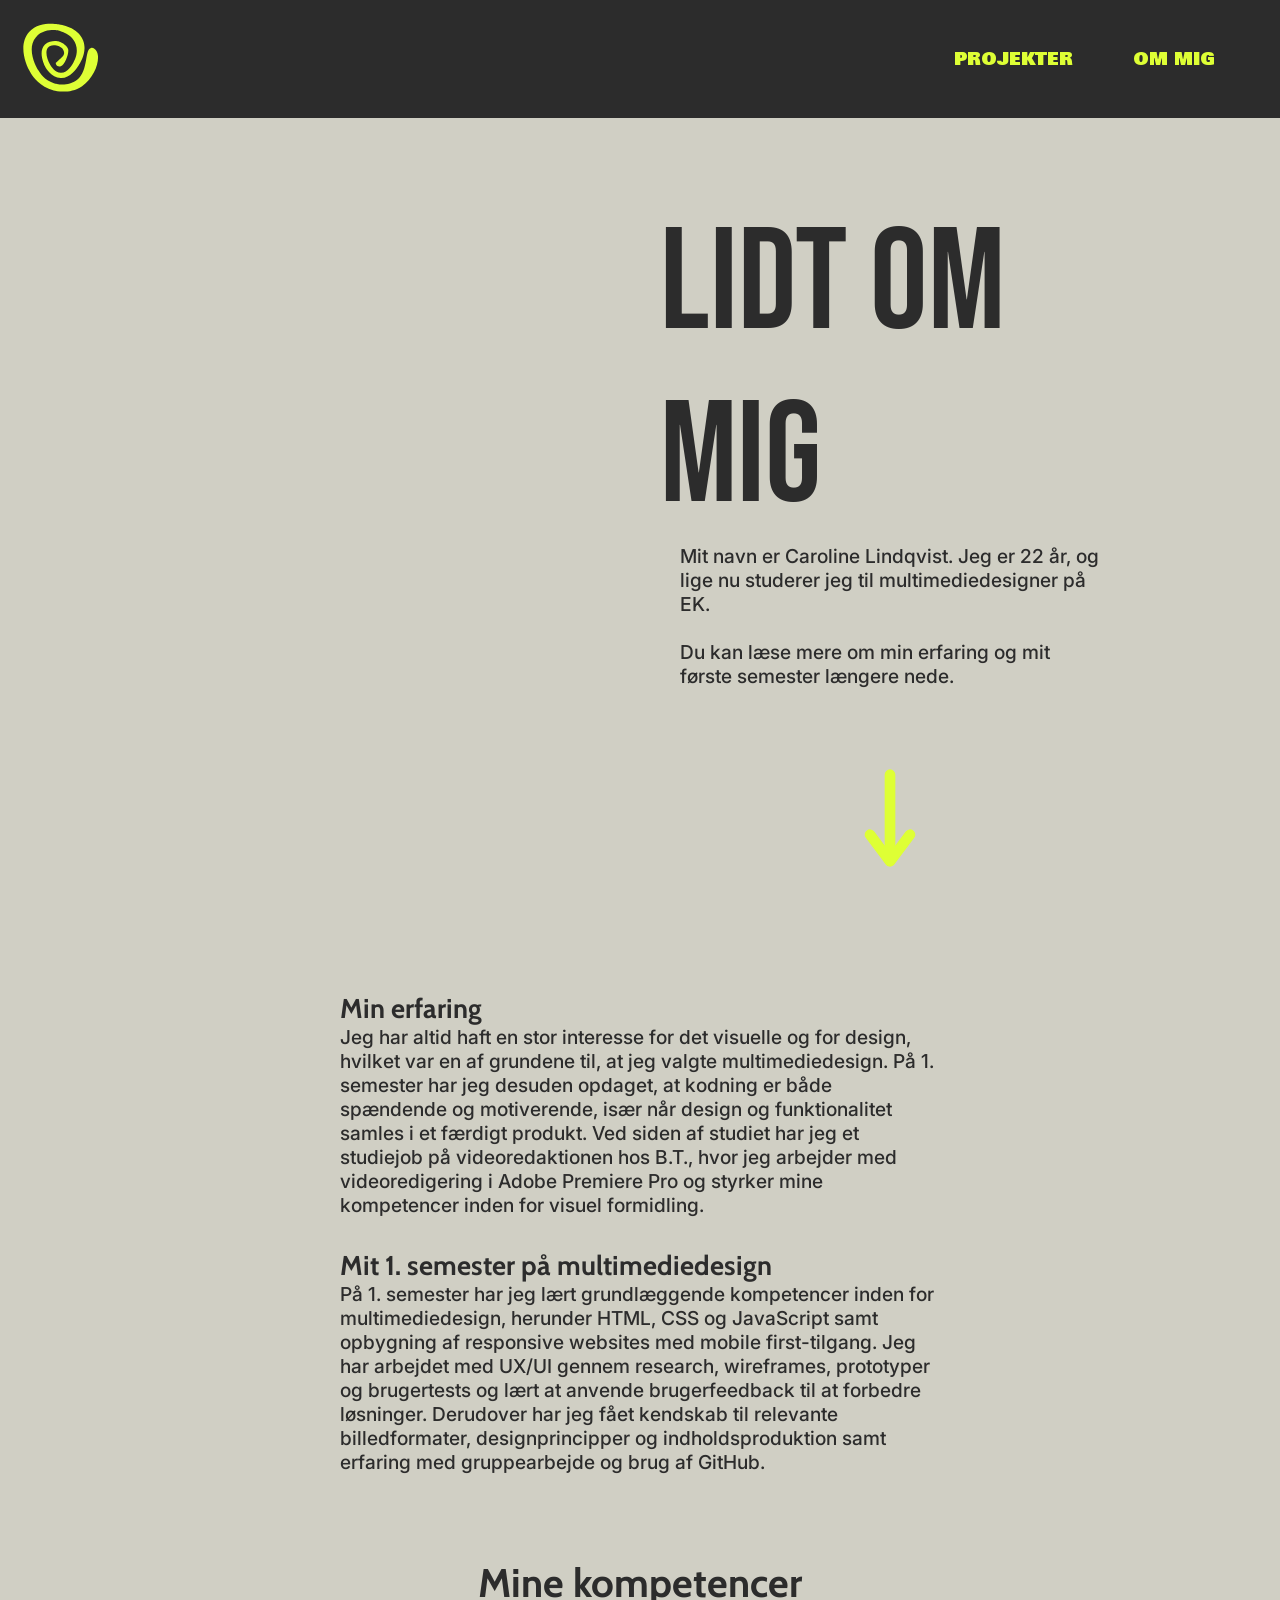
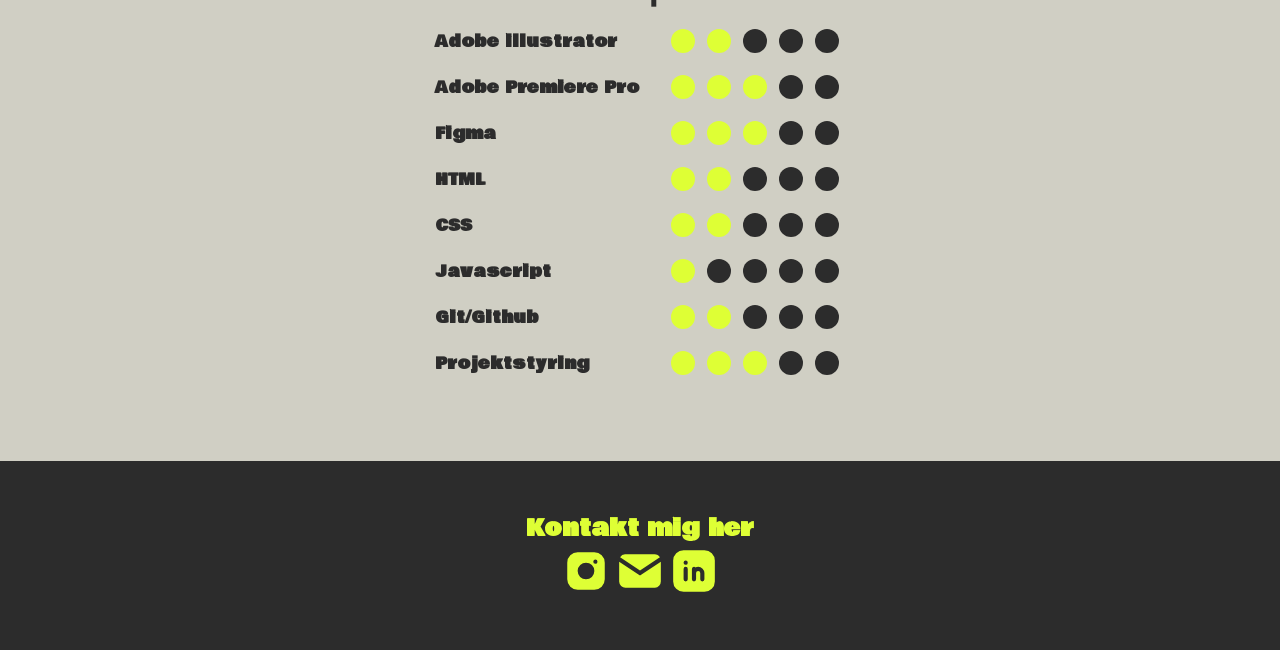
==== commit bd7cb18a: "done" ====
--- a/om_mig.html
+++ b/om_mig.html
@@ -39,8 +39,7 @@
 
         <div class="logo">
             <a href="index.html">
-                <svg id="Layer_3" xmlns="http://www.w3.org/2000/svg" version="1.1" viewBox="0 0 136.2 126.37"
-                    fill="currentColor">
+                <svg xmlns="http://www.w3.org/2000/svg" version="1.1" viewBox="0 0 136.2 126.37" fill="currentColor">
 
                     <path class="st0"
                         d="M61.07,72.89c-.71.94.81,4.3,2.64,5.39s4.6.8,5.57.4c7.45-2.71,14.04-21.52,12.8-28.45-.97-5.4-9.56-12.35-16.09-13.77-2-.38-15.22-2.69-23.5,5.4-12.56,12.27-.6,35.6,0,36.73,1.23,2.33,10.38,19.61,26.74,20.26,16.04.64,26.47-15.2,30.52-21.34,2.74-4.15,15.49-23.51,7.56-43.21-9.03-22.43-37.15-26.14-43.75-27.01-5.73-.75-32.48-4.28-48.08,13.23-17.86,20.05-8,53.01,3.24,70.49,3.29,5.12,15.11,22.88,38.62,28.9,4.5,1.15,27.85,6.59,48.35-7.29,23.56-15.96,33.35-50.7,23.23-61.58-.44-.48-3.9-4.19-7.83-3.51-11.53,2-3.84,37.77-23.77,54.29-15.24,12.64-37.58,6.51-38.62,6.21-16.7-4.84-24.86-18.02-28.09-23.23-1.03-1.66-21.03-34.96-3.51-55.64,12.14-14.33,33.18-11.87,35.11-11.61,1.82.24,25.57,3.77,32.68,23.77,5.02,14.13-1.7,26.82-3.51,30.25-2.16,4.08-9.91,18.73-21.88,18.37-9.87-.3-16.13-10.63-18.37-14.31-5.42-8.94-9.36-24.26-2.43-29.71,1.07-.84,5.49-4.54,13.51-2.38,5,.97,7.51,3.26,9,4.32,1.08.77,6.14,7.05,2.87,12.12-2.3,3.57-12.15,11.75-13.02,12.91Z" />
@@ -84,6 +83,8 @@
                 </svg>
             </div>
 
+
+
             <div class="video-column">
                 <video autoplay muted loop playsinline class="gif">
                     <source src="video/gif.mp4" type="video/mp4">
@@ -95,15 +96,25 @@
         <div class="om_mig">
             <div>
                 <h2>Min erfaring</h2>
-                <p>Lorem ipsum dolor sit, amet consectetur adipisicing elit. Sunt non beatae consectetur delectus
-                    inventore cumque numquam alias maiores ipsa aspernatur saepe praesentium, repellat at. Alias
-                    veritatis rem autem blanditiis maiores!</p>
+                <p>Jeg har altid haft en stor interesse for det visuelle og for design, hvilket var en af grundene til,
+                    at jeg valgte
+                    multimediedesign. På 1. semester har jeg desuden opdaget, at kodning er både spændende og
+                    motiverende, især når design
+                    og funktionalitet samles i et færdigt produkt. Ved siden af studiet har jeg et studiejob på
+                    videoredaktionen hos B.T.,
+                    hvor jeg arbejder med videoredigering i Adobe Premiere Pro og styrker mine kompetencer inden for
+                    visuel formidling.</p>
             </div>
             <div class="om_mig_gap">
                 <h2>Mit 1. semester på multimediedesign</h2>
-                <p>Lorem ipsum dolor sit amet consectetur, adipisicing elit. Cum corporis deserunt voluptates minima.
-                    Voluptatum nulla incidunt, quis cum recusandae iure reiciendis rem blanditiis, fugiat, atque soluta
-                    quisquam! Iure, totam maxime!</p>
+                <p>På 1. semester har jeg lært grundlæggende kompetencer inden for multimediedesign, herunder HTML, CSS
+                    og JavaScript samt
+                    opbygning af responsive websites med mobile first-tilgang. Jeg har arbejdet med UX/UI gennem
+                    research, wireframes,
+                    prototyper og brugertests og lært at anvende brugerfeedback til at forbedre løsninger. Derudover har
+                    jeg fået kendskab
+                    til relevante billedformater, designprincipper og indholdsproduktion samt erfaring med gruppearbejde
+                    og brug af GitHub.</p>
             </div>
         </div>
 
--- a/layout.css
+++ b/layout.css
@@ -33,7 +33,7 @@
 /* Overskrift */
 #hero h1 {
   margin: 0;
-  font-size: 8rem;
+  font-size: 7rem;
   color: var(--neon);
   line-height: 1;
 }
@@ -129,6 +129,7 @@
 @media (min-width: 840px) {
   .om_mig_h2 {
     font-size: 2.5rem;
+    margin-top: -1rem;
   }
 
   /* Containeren der holder alle elementerne */
@@ -192,6 +193,9 @@
 
   .om_mig {
     padding: 100px;
+    margin-top: -3rem;
+    margin-left: 5rem;
+    margin-right: 5rem;
   }
 
   .om_mig_gap {
@@ -246,6 +250,8 @@
     display: grid;
     grid-template-columns: 1fr 1fr;
     gap: 20px;
+    margin-left: 70px;
+    margin-right: 70px;
   }
   .right {
     grid-column: 2 / 3;
@@ -292,9 +298,3 @@
   color: var(--light-grey);
   margin-bottom: 8rem;
 }
-
-/**************** Tema 3 ******************/
-
-/**************** Tema 4 ******************/
-
-/**************** Tema 5 ******************/
--- a/style.css
+++ b/style.css
@@ -5,7 +5,7 @@
 
 /**************** Om mig ******************/
 .om_mig_h1 {
-  font-size: 5rem;
+  font-size: 4rem;
 }
 .om_mig_p {
   margin-left: 20px;
@@ -57,6 +57,10 @@
   background-color: var(--dark-grey);
   color: var(--neon);
 }
+.projekter_h1_web {
+  font-size: 6rem;
+  text-align: center;
+}
 
 .projekt {
   text-align: center;
@@ -101,11 +105,3 @@
   background-color: var(--dark-grey);
   color: var(--neon);
 }
-
-/**************** Tema 2 ******************/
-
-/**************** Tema 3 ******************/
-
-/**************** Tema 4 ******************/
-
-/**************** Tema 5 ******************/
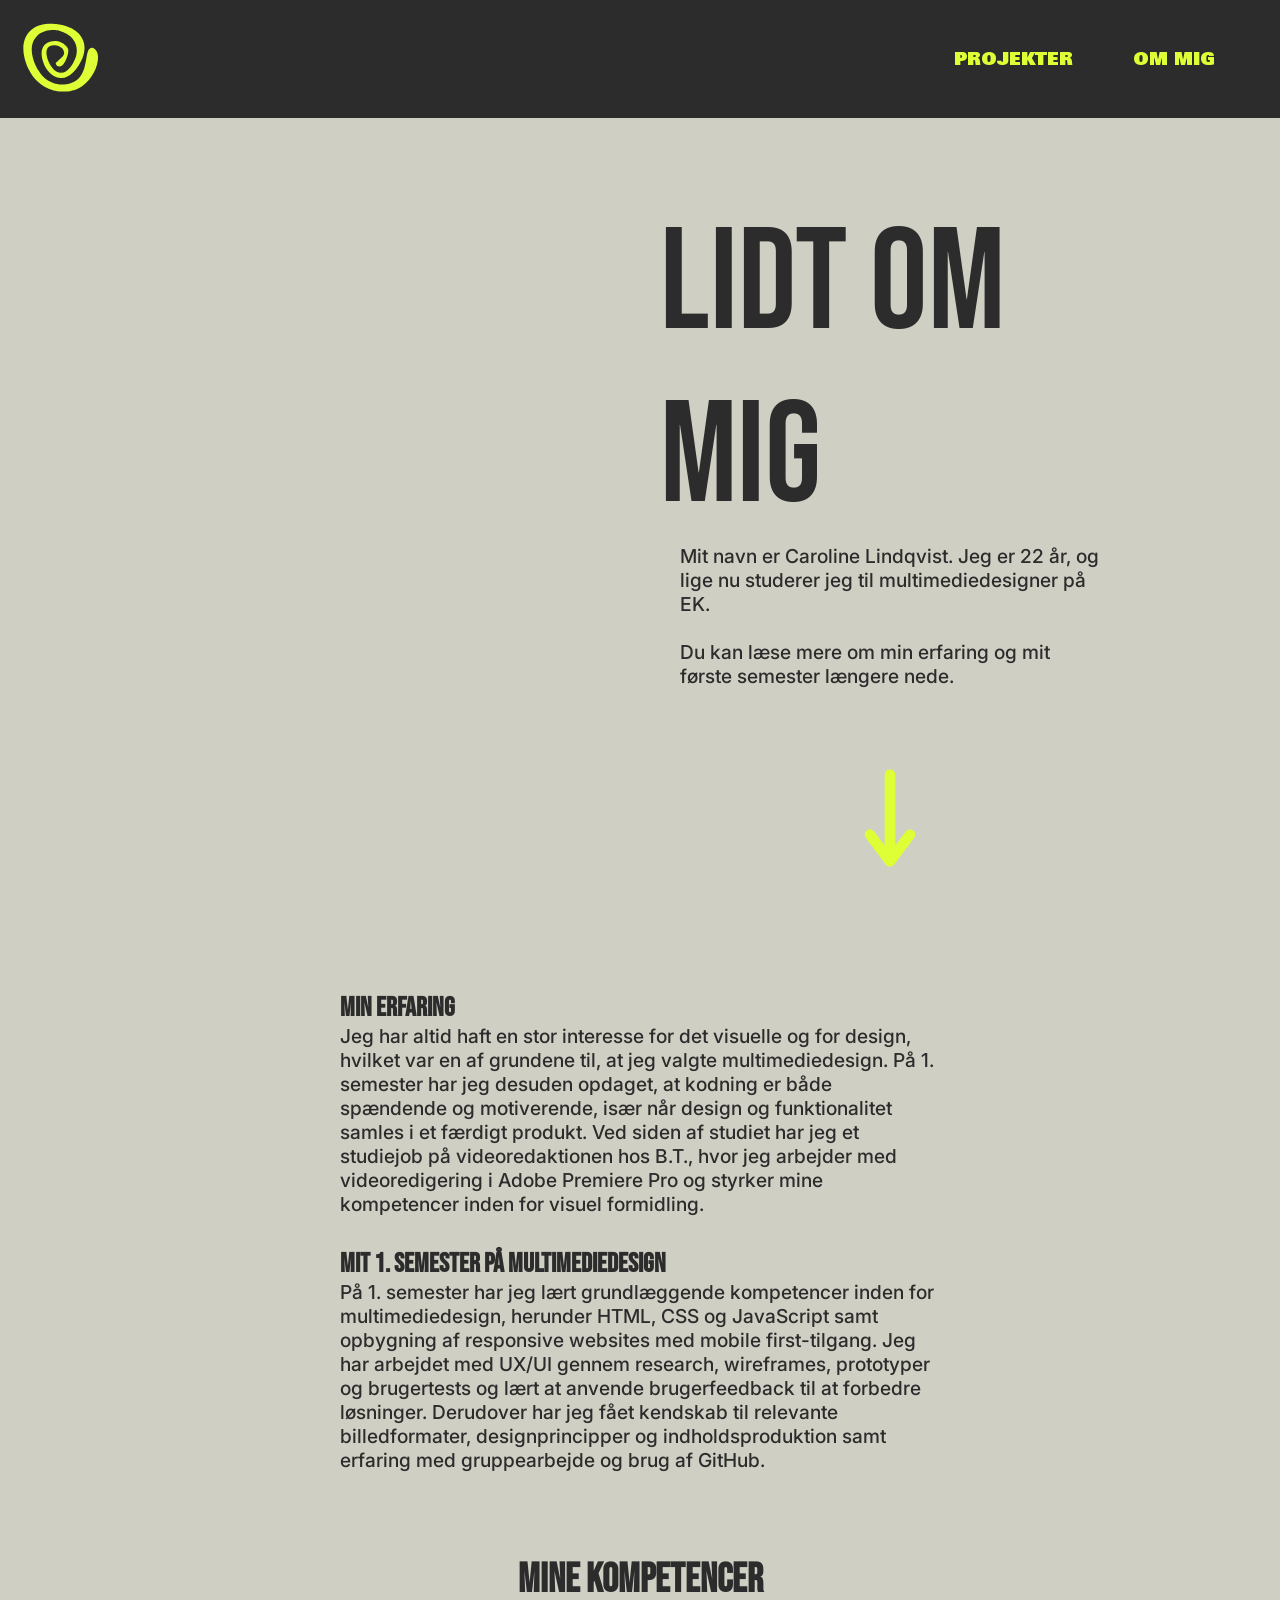
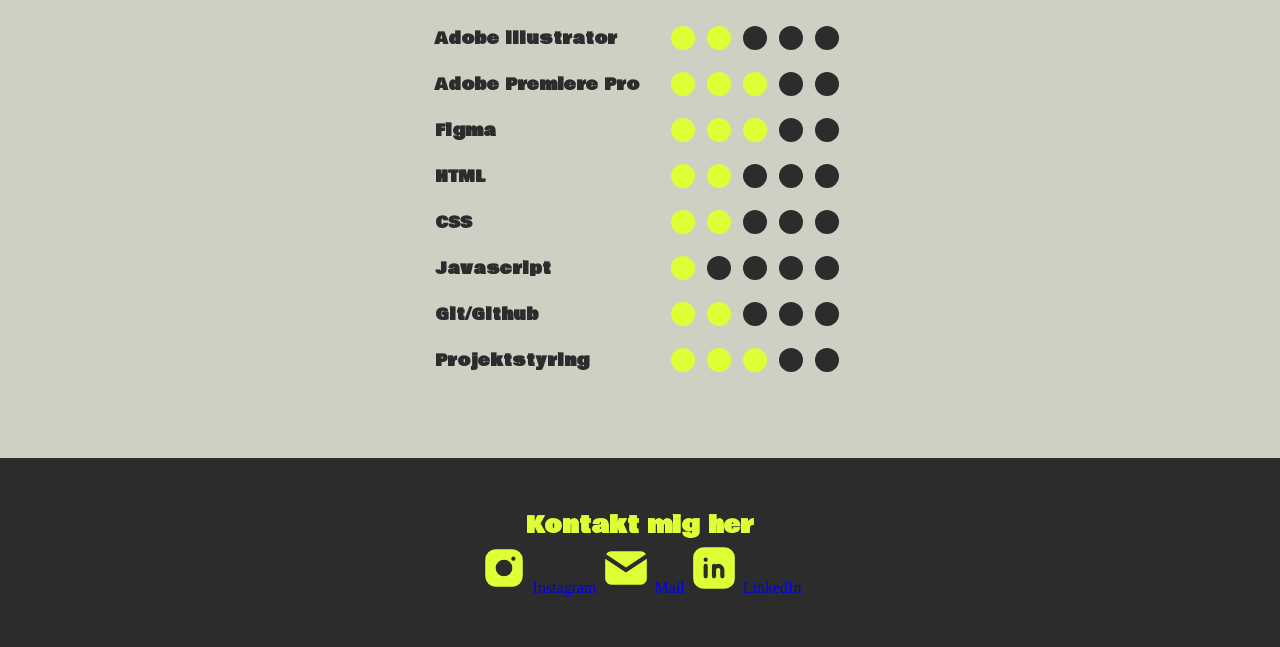
==== commit d68e62ff: "Font rettet og footer rettet" ====
--- a/om_mig.html
+++ b/om_mig.html
@@ -223,7 +223,7 @@
                 <path
                     d="M16 3a5 5 0 0 1 5 5v8a5 5 0 0 1 -5 5h-8a5 5 0 0 1 -5 -5v-8a5 5 0 0 1 5 -5zm-4 5a4 4 0 0 0 -3.995 3.8l-.005 .2a4 4 0 1 0 4 -4m4.5 -1.5a1 1 0 0 0 -.993 .883l-.007 .127a1 1 0 0 0 1.993 .117l.007 -.127a1 1 0 0 0 -1 -1" />
             </svg>
-        </a>
+            Instagram</a>
         <a href="mailto:carolinelindqvist12@gmail.com" target="_blank">
             <svg xmlns="http://www.w3.org/2000/svg" width="24" height="24" viewBox="0 0 24 24" fill="currentColor"
                 class="icon icon-tabler icons-tabler-filled icon-tabler-mail">
@@ -233,7 +233,7 @@
                 <path
                     d="M19 4c1.08 0 2.027 .57 2.555 1.427l-9.555 6.37l-9.555 -6.37a2.999 2.999 0 0 1 2.354 -1.42l.201 -.007h14z" />
             </svg>
-        </a>
+            Mail</a>
         <a href="https://www.linkedin.com/in/caroline-lindqvist-05400b3a5/" target="_blank">
             <svg xmlns="http://www.w3.org/2000/svg" width="24" height="24" viewBox="0 0 24 24" fill="currentColor"
                 class="icon icon-tabler icons-tabler-filled icon-tabler-brand-linkedin">
@@ -241,7 +241,7 @@
                 <path
                     d="M17 2a5 5 0 0 1 5 5v10a5 5 0 0 1 -5 5h-10a5 5 0 0 1 -5 -5v-10a5 5 0 0 1 5 -5zm-9 8a1 1 0 0 0 -1 1v5a1 1 0 0 0 2 0v-5a1 1 0 0 0 -1 -1m6 0a3 3 0 0 0 -1.168 .236l-.125 .057a1 1 0 0 0 -1.707 .707v5a1 1 0 0 0 2 0v-3a1 1 0 0 1 2 0v3a1 1 0 0 0 2 0v-3a3 3 0 0 0 -3 -3m-6 -3a1 1 0 0 0 -.993 .883l-.007 .127a1 1 0 0 0 1.993 .117l.007 -.127a1 1 0 0 0 -1 -1" />
             </svg>
-        </a>
+            LinkedIn</a>
     </footer>
     <script src="menu.js"></script>
 </body>
--- a/generel.css
+++ b/generel.css
@@ -16,7 +16,6 @@
   --dark-grey: #2c2c2c;
   --light-grey: #a3a398;
   --creme: #d0cfc4;
-  --red: #861627;
   --neon: #deff35;
 }
 /************ Fonts **************/
@@ -30,7 +29,6 @@
   font-family: "Cabin", sans-serif;
   font-weight: 100;
   font-style: normal;
-  font-variation-settings: "wdth" 100;
 }
 
 .bowlby-one-regular {
@@ -55,7 +53,7 @@
 
 h2 {
   font-size: 1.7rem;
-  font-family: "Cabin", sans-serif;
+  font-family: "Bebas Neue", sans-serif;
   color: var(--dark-grey);
 }
 h3 {
@@ -66,7 +64,7 @@
 
 h4 {
   font-size: 1.2rem;
-  font-family: "Cabin", sans-serif;
+  font-family: "Bebas Neue", sans-serif;
   color: var(--dark-grey);
 }
 
@@ -228,13 +226,6 @@
   }
 }
 
-/* main img {
-  width: 450px;
-  height: auto;
-  align-items: center;
-  text-align: center;
-} */
-
 @media screen and (min-width: 840px) {
   main img {
     width: 700px;
--- a/layout.css
+++ b/layout.css
@@ -3,7 +3,7 @@
 /* HERO – MOBIL */
 
 #hero {
-  position: relative; /* Reference til absolute tekst */
+  position: relative; /* Reference til absolute tekst som kan ligge sig ovenpå */
   display: flex;
   flex-direction: column;
   align-items: center;
@@ -23,7 +23,7 @@
   position: absolute;
   top: 55%;
   left: 50%;
-  transform: translateX(-50%);
+  transform: translateX(-50%); /* centrer h1 og h2 */
   display: flex;
   flex-direction: column;
   align-items: center;
@@ -42,6 +42,7 @@
 #hero h2 {
   margin: 0;
   font-size: 2rem;
+  letter-spacing: 2px;
   color: var(--light-grey);
   margin-bottom: 30px;
 }
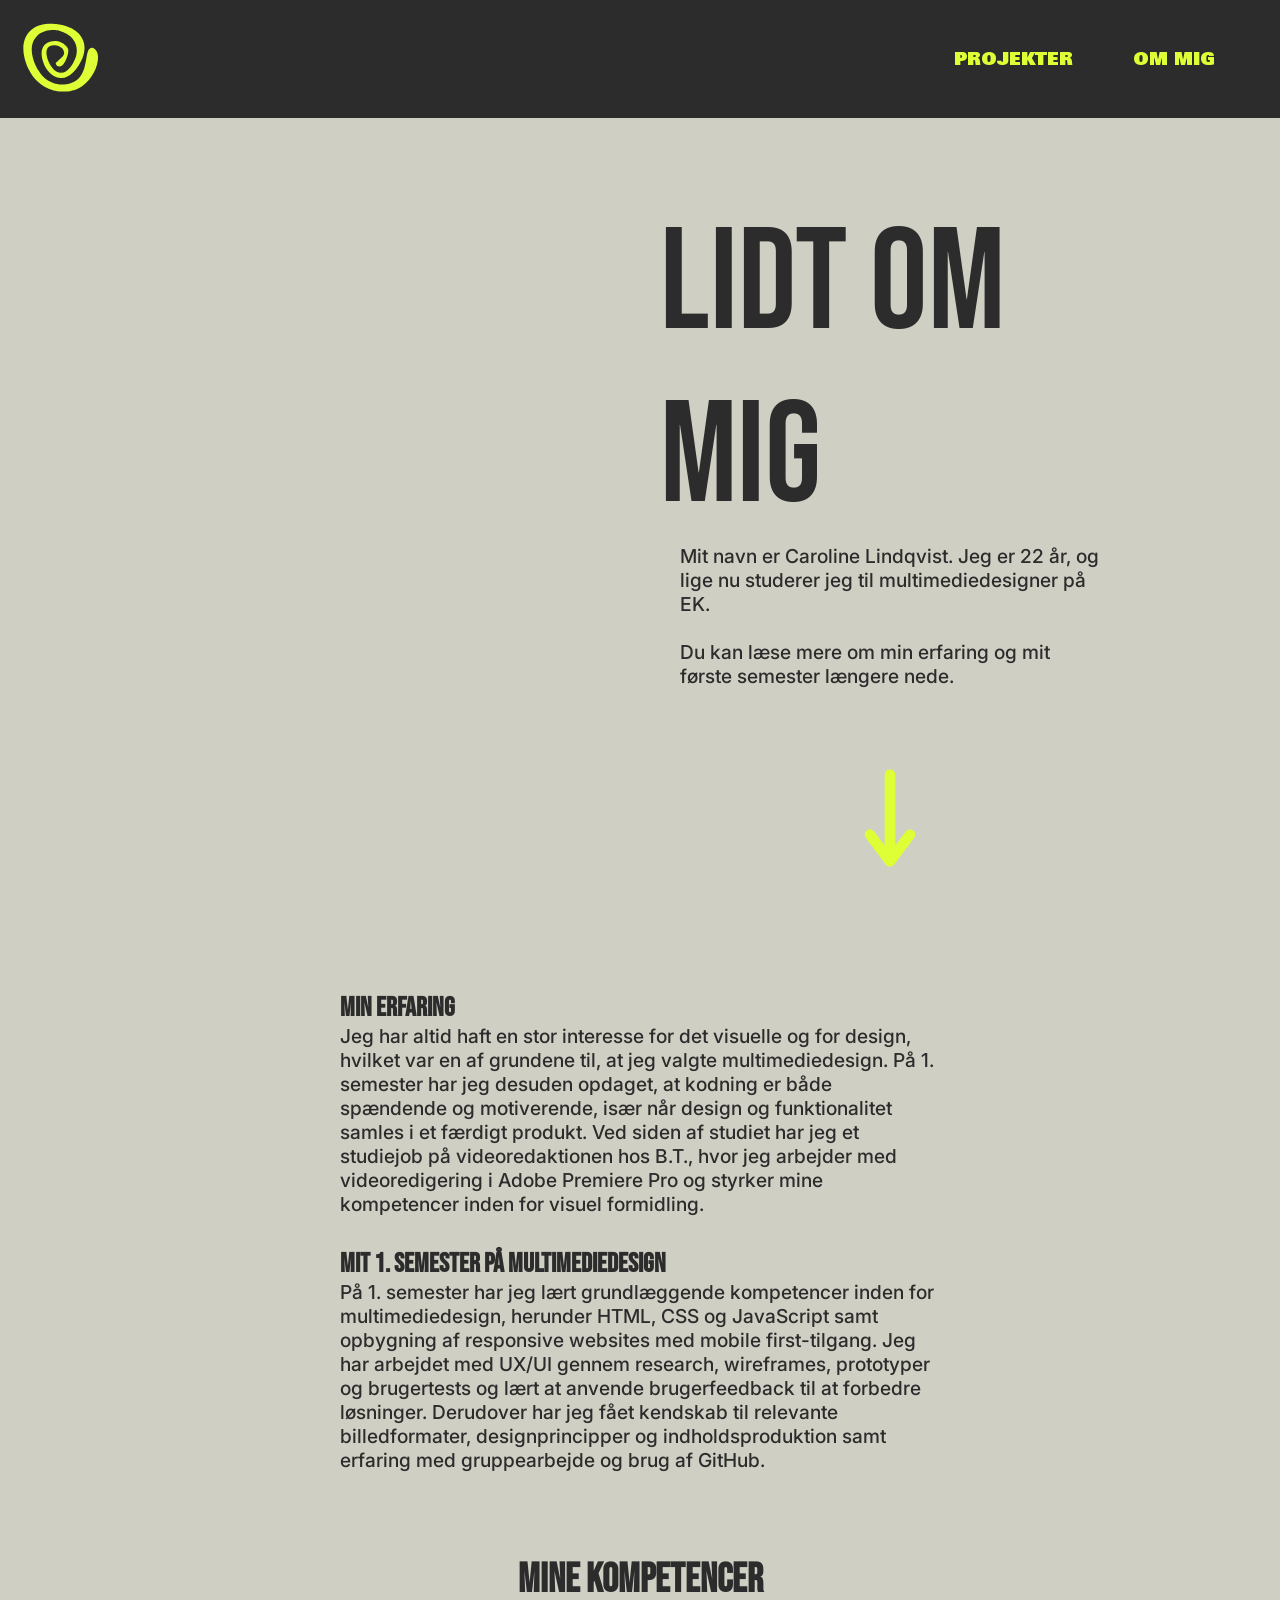
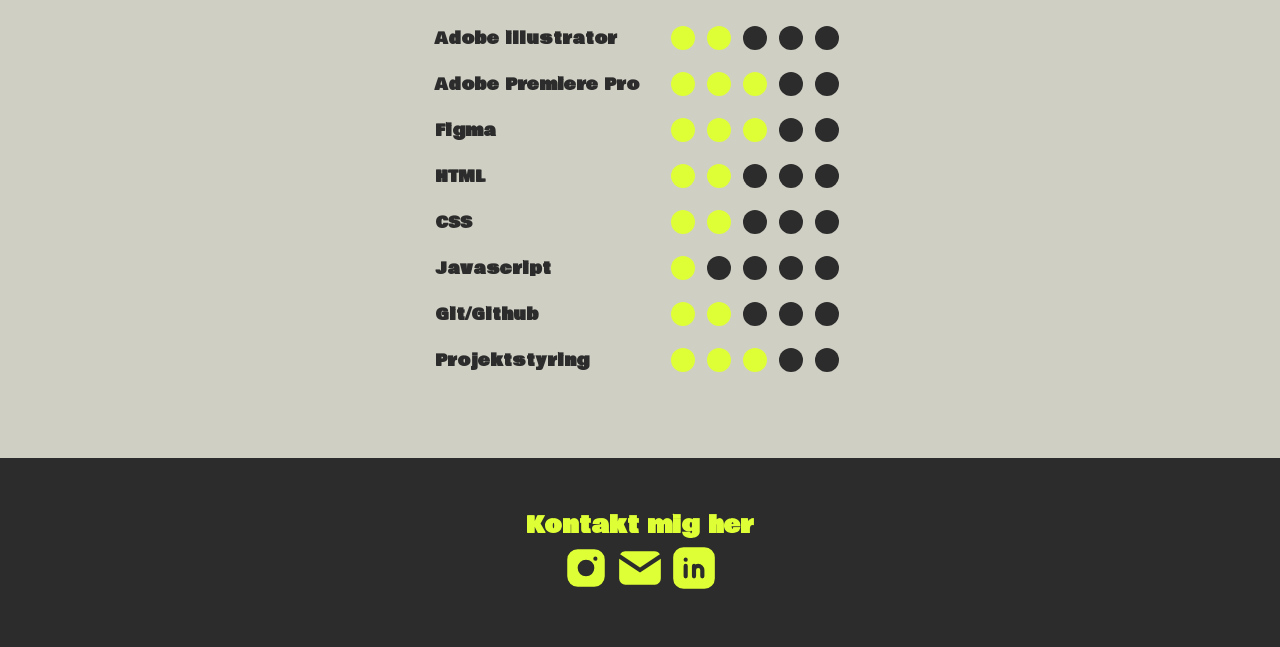
==== commit 34e21686: "links rettet" ====
--- a/om_mig.html
+++ b/om_mig.html
@@ -37,7 +37,7 @@
 <body>
     <header>
 
-        <div class="logo">
+        <div class="logo" aria-label="Forside">
             <a href="index.html">
                 <svg xmlns="http://www.w3.org/2000/svg" version="1.1" viewBox="0 0 136.2 126.37" fill="currentColor">
 
@@ -216,15 +216,15 @@
 
         <h3>Kontakt mig her</h3>
 
-        <a href="https://www.instagram.com/carolindqviist/" target="_blank">
+        <a href="https://www.instagram.com/carolindqviist/" target="_blank" aria-label="Instagram">
             <svg xmlns="http://www.w3.org/2000/svg" width="24" height="24" viewBox="0 0 24 24" fill="currentColor"
                 class="icon icon-tabler icons-tabler-filled icon-tabler-brand-instagram">
                 <path stroke="none" d="M0 0h24v24H0z" fill="none" />
                 <path
                     d="M16 3a5 5 0 0 1 5 5v8a5 5 0 0 1 -5 5h-8a5 5 0 0 1 -5 -5v-8a5 5 0 0 1 5 -5zm-4 5a4 4 0 0 0 -3.995 3.8l-.005 .2a4 4 0 1 0 4 -4m4.5 -1.5a1 1 0 0 0 -.993 .883l-.007 .127a1 1 0 0 0 1.993 .117l.007 -.127a1 1 0 0 0 -1 -1" />
             </svg>
-            Instagram</a>
-        <a href="mailto:carolinelindqvist12@gmail.com" target="_blank">
+        </a>
+        <a href="mailto:carolinelindqvist12@gmail.com" target="_blank" aria-label="Mail">
             <svg xmlns="http://www.w3.org/2000/svg" width="24" height="24" viewBox="0 0 24 24" fill="currentColor"
                 class="icon icon-tabler icons-tabler-filled icon-tabler-mail">
                 <path stroke="none" d="M0 0h24v24H0z" fill="none" />
@@ -233,15 +233,15 @@
                 <path
                     d="M19 4c1.08 0 2.027 .57 2.555 1.427l-9.555 6.37l-9.555 -6.37a2.999 2.999 0 0 1 2.354 -1.42l.201 -.007h14z" />
             </svg>
-            Mail</a>
-        <a href="https://www.linkedin.com/in/caroline-lindqvist-05400b3a5/" target="_blank">
+        </a>
+        <a href="https://www.linkedin.com/in/caroline-lindqvist-05400b3a5/" target="_blank" aria-label="Linkedin">
             <svg xmlns="http://www.w3.org/2000/svg" width="24" height="24" viewBox="0 0 24 24" fill="currentColor"
                 class="icon icon-tabler icons-tabler-filled icon-tabler-brand-linkedin">
                 <path stroke="none" d="M0 0h24v24H0z" fill="none" />
                 <path
                     d="M17 2a5 5 0 0 1 5 5v10a5 5 0 0 1 -5 5h-10a5 5 0 0 1 -5 -5v-10a5 5 0 0 1 5 -5zm-9 8a1 1 0 0 0 -1 1v5a1 1 0 0 0 2 0v-5a1 1 0 0 0 -1 -1m6 0a3 3 0 0 0 -1.168 .236l-.125 .057a1 1 0 0 0 -1.707 .707v5a1 1 0 0 0 2 0v-3a1 1 0 0 1 2 0v3a1 1 0 0 0 2 0v-3a3 3 0 0 0 -3 -3m-6 -3a1 1 0 0 0 -.993 .883l-.007 .127a1 1 0 0 0 1.993 .117l.007 -.127a1 1 0 0 0 -1 -1" />
             </svg>
-            LinkedIn</a>
+        </a>
     </footer>
     <script src="menu.js"></script>
 </body>
